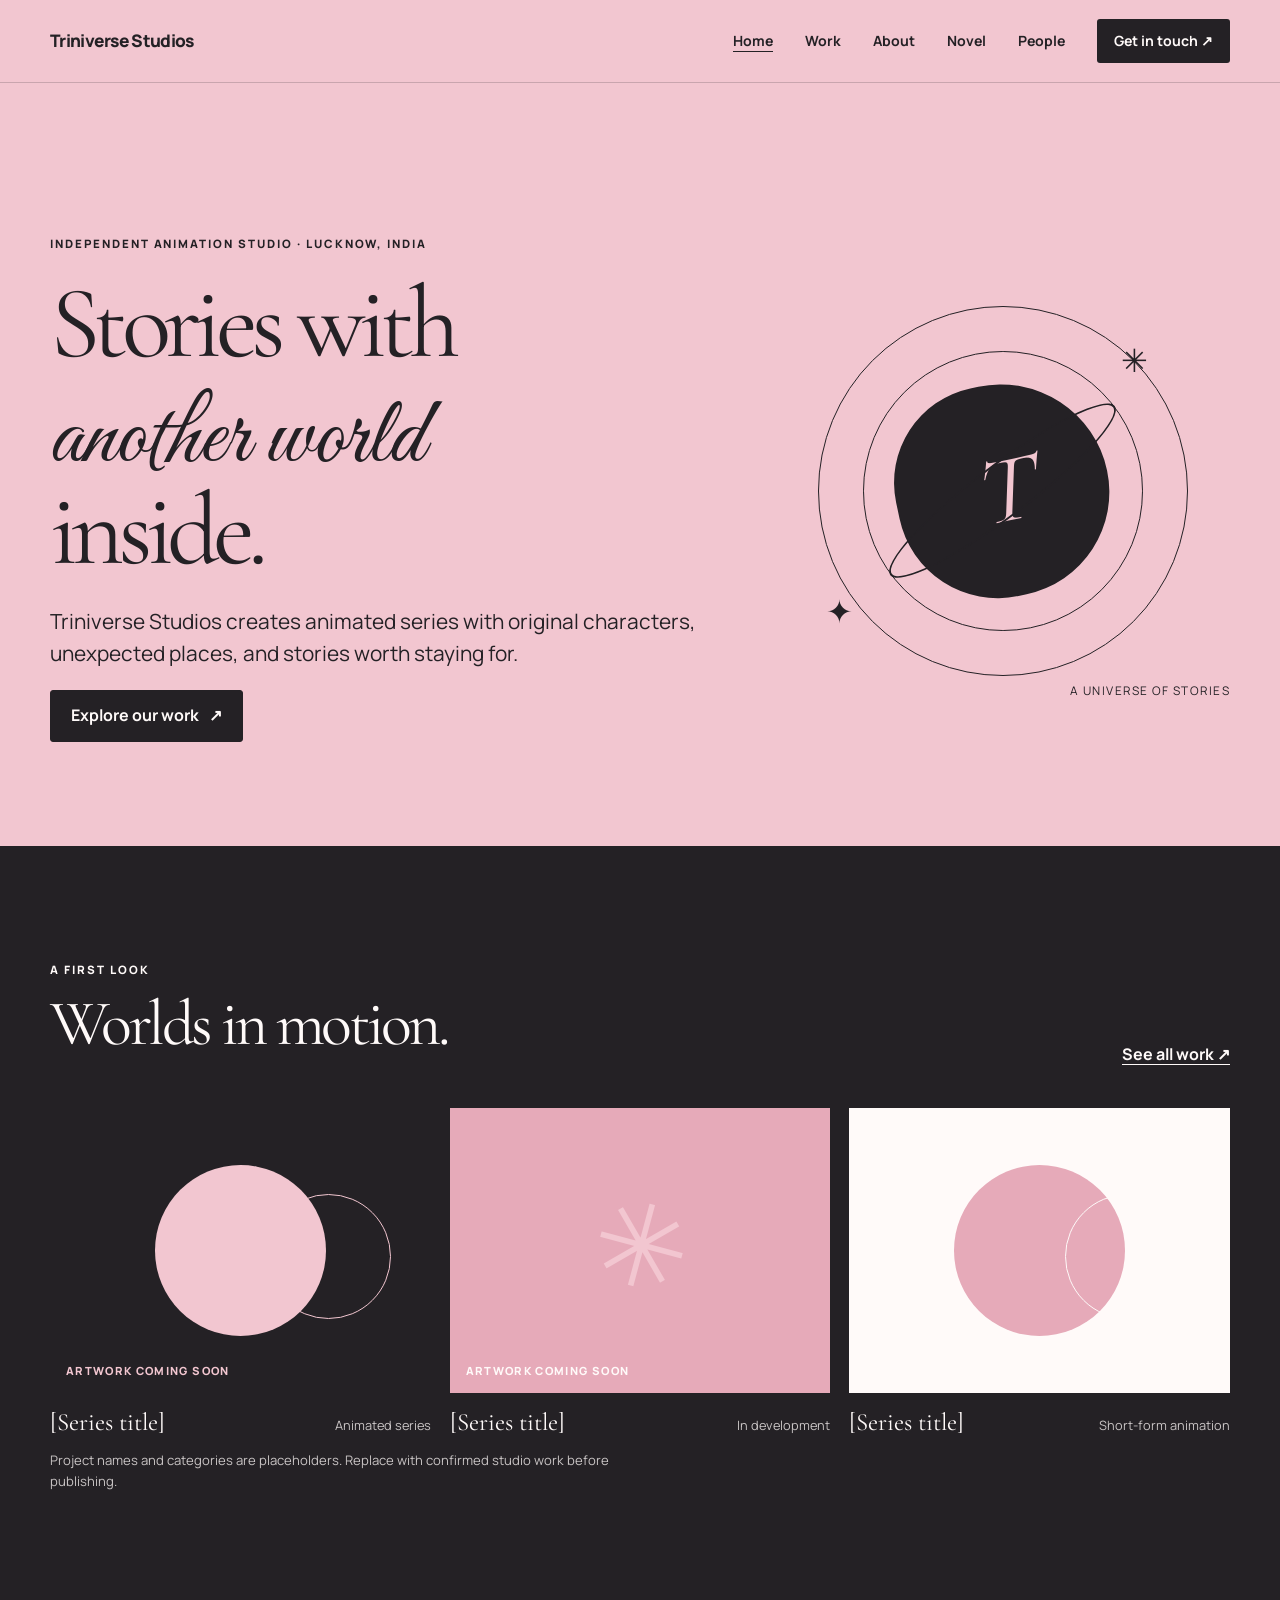
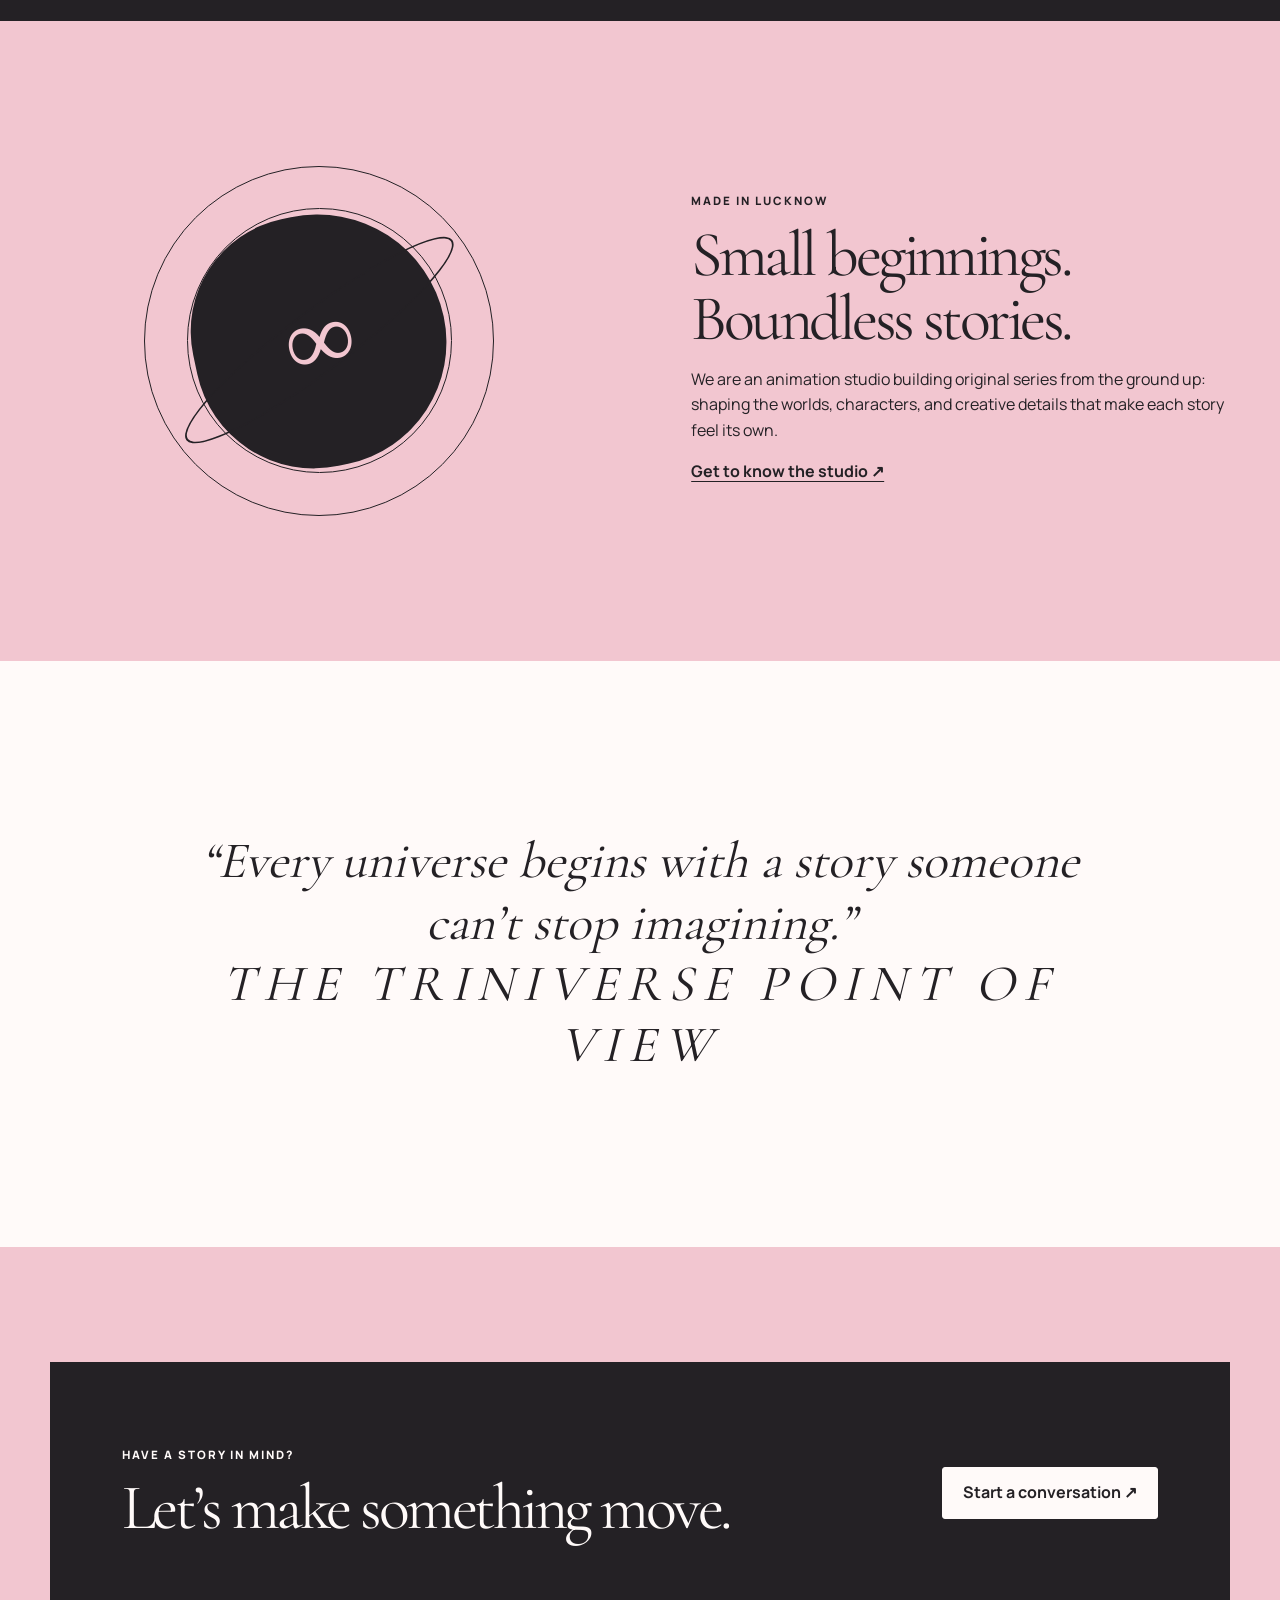
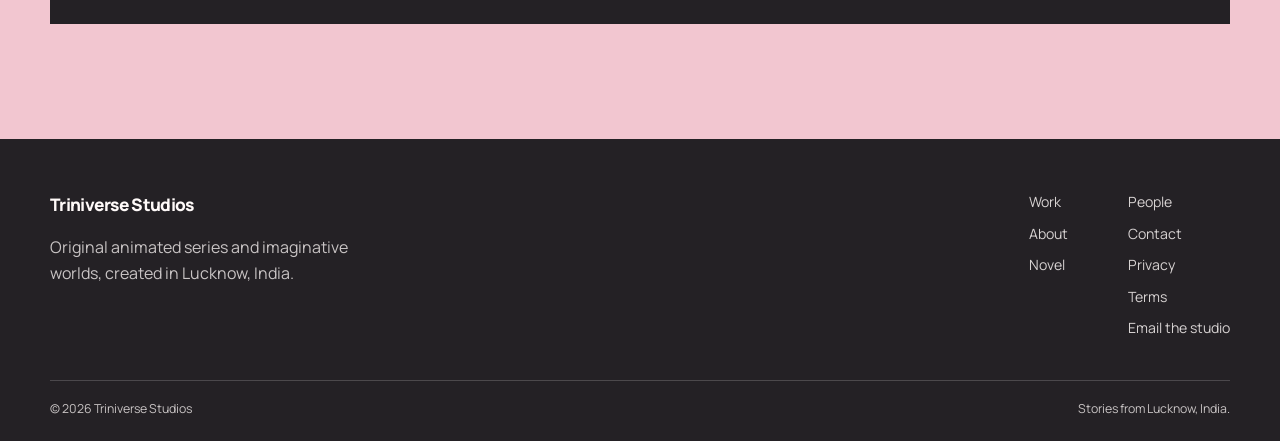
==== index.html @ a68f9bdc "Initial commit: Triniverse Studios website" ====
<!doctype html>
<html lang="en">
  <head>
    <meta charset="utf-8" />
    <meta name="viewport" content="width=device-width, initial-scale=1" />
    <meta name="theme-color" content="#f2c6d0" />
    <meta
      name="description"
      content="Triniverse Studios is a Lucknow-based animation studio creating original animated series and worlds. Meet the studio and explore work in development."
    />
    <title>Triniverse Studios | Animation Studio in Lucknow</title>
    <link rel="icon" href="assets/favicon.svg" type="image/svg+xml" />
    <link rel="stylesheet" href="css/style.css" />
    <meta property="og:type" content="website" />
    <meta
      property="og:title"
      content="Triniverse Studios | Animation Studio in Lucknow"
    />
    <meta
      property="og:description"
      content="Original animated series and imaginative worlds, created in Lucknow."
    />
    <script type="application/ld+json">
      {
        "@context": "https://schema.org",
        "@type": "Organization",
        "name": "Triniverse Studios",
        "description": "A Lucknow-based animation studio creating animation series.",
        "address": {
          "@type": "PostalAddress",
          "addressLocality": "Lucknow",
          "addressRegion": "Uttar Pradesh",
          "addressCountry": "IN"
        }
      }
    </script>
  </head>
  <body>
    <div class="site-splash" aria-hidden="true">
      <div class="site-splash__lockup">
        <span class="site-splash__word">Triniverse</span
        ><svg
          class="site-splash__flourish"
          viewBox="0 0 320 24"
          aria-hidden="true"
        >
          <path d="M7 18C65 2 104 24 164 13S261 2 313 9" />
        </svg>
      </div>
    </div>
    <a class="skip-link" href="#main">Skip to content</a>
    <header class="site-header">
      <div class="wrap nav-wrap">
        <a class="brand" href="index.html" aria-label="Triniverse Studios home"
          ><span>Triniverse Studios</span></a
        ><button
          class="menu-toggle"
          type="button"
          aria-expanded="false"
          aria-controls="primary-navigation"
        >
          Menu
        </button>
        <nav
          class="nav-links"
          id="primary-navigation"
          aria-label="Main navigation"
        >
          <a href="index.html" aria-current="page">Home</a
          ><a href="work.html">Work</a><a href="about.html">About</a
          ><a href="novel.html">Novel</a><a href="team.html">People</a
          ><a class="nav-cta" href="contact.html">Get in touch ↗</a>
        </nav>
      </div>
    </header>
    <main id="main">
      <section class="hero">
        <div class="wrap hero-grid">
          <div class="hero-copy reveal">
            <p class="eyebrow">Independent animation studio · Lucknow, India</p>
            <h1 class="display">
              Stories with<br /><em>another world</em><br />inside.
            </h1>
            <p class="lead">
              Triniverse Studios creates animated series with original
              characters, unexpected places, and stories worth staying for.
            </p>
            <p>
              <a class="button" href="work.html"
                >Explore our work <span aria-hidden="true">↗</span></a
              >
            </p>
          </div>
          <div class="hero-art" aria-hidden="true">
            <div class="orbit"></div>
            <div class="hero-planet">T</div>
            <span class="spark spark-one">✳</span
            ><span class="spark spark-two">✦</span
            ><span class="hero-caption">A universe of stories</span>
          </div>
        </div>
      </section>
      <section class="section section-dark">
        <div class="wrap">
          <div class="section-head">
            <div>
              <p class="eyebrow">A first look</p>
              <h2>Worlds in motion.</h2>
            </div>
            <a class="text-link" href="work.html">See all work ↗</a>
          </div>
          <div class="cards">
            <article class="project-card">
              <div
                class="art-card ink-art"
                aria-label="Abstract placeholder artwork"
              >
                <div class="shape"></div>
                <span class="art-label">Artwork coming soon</span>
              </div>
              <div class="project-info">
                <h3>[Series title]</h3>
                <p>Animated series</p>
              </div>
            </article>
            <article class="project-card">
              <div
                class="art-card pink-art"
                aria-label="Abstract placeholder artwork"
              >
                <span class="shape-star">✳</span
                ><span class="art-label">Artwork coming soon</span>
              </div>
              <div class="project-info">
                <h3>[Series title]</h3>
                <p>In development</p>
              </div>
            </article>
            <article class="project-card">
              <div
                class="art-card paper-art"
                aria-label="Abstract placeholder artwork"
              >
                <div class="shape"></div>
                <span class="art-label">Artwork coming soon</span>
              </div>
              <div class="project-info">
                <h3>[Series title]</h3>
                <p>Short-form animation</p>
              </div>
            </article>
          </div>
          <p class="notice">
            Project names and categories are placeholders. Replace with
            confirmed studio work before publishing.
          </p>
        </div>
      </section>
      <section class="section">
        <div class="wrap split">
          <div class="split-art" aria-hidden="true">
            <div class="orbit"></div>
            <div class="hero-planet">∞</div>
          </div>
          <div class="split-copy">
            <p class="eyebrow">Made in Lucknow</p>
            <h2>Small beginnings.<br />Boundless stories.</h2>
            <p>
              We are an animation studio building original series from the
              ground up: shaping the worlds, characters, and creative details
              that make each story feel its own.
            </p>
            <p>
              <a class="text-link" href="about.html"
                >Get to know the studio ↗</a
              >
            </p>
          </div>
        </div>
      </section>
      <section class="section section-paper">
        <div class="wrap quote-band">
          <p>
            “Every universe begins with a story someone can’t stop imagining.”
          </p>
          <p class="eyebrow">The Triniverse point of view</p>
        </div>
      </section>
      <section class="section">
        <div class="wrap cta-panel">
          <div>
            <p class="eyebrow">Have a story in mind?</p>
            <h2>Let’s make something move.</h2>
          </div>
          <a class="button button-light" href="contact.html"
            >Start a conversation ↗</a
          >
        </div>
      </section>
    </main>
    <footer class="site-footer">
      <div class="wrap">
        <div class="footer-main">
          <div class="footer-brand">
            <a class="brand" href="index.html">
              <span>Triniverse Studios</span>
            </a>
            <p>
              Original animated series and imaginative worlds, created in
              Lucknow, India.
            </p>
          </div>
          <nav class="footer-nav" aria-label="Footer navigation">
            <div>
              <a href="work.html">Work</a><a href="about.html">About</a
              ><a href="novel.html">Novel</a>
            </div>
            <div>
              <a href="team.html">People</a><a href="contact.html">Contact</a
              ><a href="privacy.html">Privacy</a><a href="terms.html">Terms</a
              ><a href="mailto:theart.illeryuniverse@gmail.com"
                >Email the studio</a
              >
            </div>
          </nav>
        </div>
        <div class="footer-bottom">
          <span>© <span data-year>2026</span> Triniverse Studios</span
          ><span>Stories from Lucknow, India.</span>
        </div>
      </div>
    </footer>
    <script src="js/main.js" defer></script>
  </body>
</html>
---- css/style.css ----
@charset "UTF-8";

/* Theme tokens, reset, and shared layout */
:root {
  --pink: #f2c6d0;
  --pink-light: #fbe8ec;
  --ink: #242125;
  --paper: #fffaf9;
  --line: rgba(36, 33, 37, 0.2);
  --serif: "Cormorant Garamond", Georgia, "Times New Roman", serif;
  --sans: Manrope, Arial, Helvetica, sans-serif;
  --wrap: 1180px;
}
* {
  box-sizing: border-box;
}
html {
  scroll-behavior: smooth;
}
body {
  margin: 0;
  background: var(--pink);
  color: var(--ink);
  font-family: var(--sans);
  font-size: 16px;
  line-height: 1.6;
}
a {
  color: inherit;
}
img,
svg {
  max-width: 100%;
}
button,
input,
textarea {
  font: inherit;
}
.skip-link {
  position: absolute;
  top: -60px;
  left: 1rem;
  background: var(--ink);
  color: var(--paper);
  padding: 0.7rem 1rem;
  z-index: 20;
}
.skip-link:focus {
  top: 1rem;
}
.wrap {
  width: min(calc(100% - 48px), var(--wrap));
  margin-inline: auto;
}
/* Header and navigation */
.site-header {
  position: relative;
  z-index: 10;
  border-bottom: 1px solid var(--line);
}
.nav-wrap {
  min-height: 82px;
  display: flex;
  align-items: center;
  justify-content: space-between;
  gap: 24px;
}
.brand {
  display: inline-flex;
  align-items: center;
  gap: 11px;
  text-decoration: none;
  font-size: 1.08rem;
  font-weight: 800;
  letter-spacing: -0.04em;
}
.brand-mark {
  width: 36px;
  height: 36px;
  display: grid;
  place-items: center;
  background: var(--ink);
  color: var(--pink);
  border-radius: 50%;
  font-family: var(--serif);
  font-style: italic;
  font-size: 1.2rem;
}
.nav-links {
  display: flex;
  align-items: center;
  gap: clamp(17px, 2.5vw, 34px);
}
.nav-links a {
  text-decoration: none;
  font-size: 0.88rem;
  font-weight: 700;
}
.nav-links a:hover,
.nav-links a[aria-current="page"] {
  text-decoration: underline;
  text-underline-offset: 5px;
}
.nav-links .nav-cta {
  background: var(--ink);
  color: var(--paper);
  padding: 11px 17px;
  border-radius: 3px;
}
.menu-toggle {
  display: none;
  background: none;
  border: 1px solid var(--ink);
  padding: 9px 12px;
  border-radius: 3px;
  color: var(--ink);
  font-weight: 700;
}
/* Typography and reusable controls */
.eyebrow {
  text-transform: uppercase;
  font-size: 0.72rem;
  font-weight: 800;
  letter-spacing: 0.17em;
}
.display {
  font-family: var(--serif);
  font-weight: 400;
  letter-spacing: -0.065em;
  line-height: 0.98;
  font-size: clamp(3rem, 8vw, 7.5rem);
  margin: 19px 0 25px;
}
.display em {
  font:
    400 0.94em/0.82 "Triniverse Script",
    "Brush Script MT",
    "Segoe Script",
    cursive;
  letter-spacing: 0;
  display: inline-block;
  vertical-align: -0.05em;
}
.lead {
  font-size: clamp(1.05rem, 1.8vw, 1.3rem);
  max-width: 650px;
  line-height: 1.55;
}
.button {
  display: inline-flex;
  align-items: center;
  justify-content: center;
  gap: 10px;
  min-height: 48px;
  padding: 12px 20px;
  background: var(--ink);
  color: var(--paper);
  text-decoration: none;
  border: 1px solid var(--ink);
  border-radius: 3px;
  font-weight: 700;
  cursor: pointer;
}
.button:hover {
  background: transparent;
  color: var(--ink);
}
.button-light {
  background: var(--paper);
  color: var(--ink);
  border-color: var(--paper);
}
.button-light:hover {
  background: transparent;
  color: var(--paper);
}
.text-link {
  font-weight: 700;
  text-decoration-thickness: 1px;
  text-underline-offset: 4px;
}
.hero {
  padding: clamp(74px, 11vw, 150px) 0 88px;
  position: relative;
  overflow: hidden;
}
.hero-grid {
  display: grid;
  grid-template-columns: 1.2fr 0.8fr;
  align-items: center;
  gap: 45px;
}
.hero-copy {
  position: relative;
  z-index: 1;
}
.hero .display {
  max-width: 800px;
}
.hero-art {
  min-height: 420px;
  position: relative;
  display: grid;
  place-items: center;
}
.orbit {
  width: min(33vw, 370px);
  aspect-ratio: 1;
  border: 1px solid var(--ink);
  border-radius: 50%;
  position: absolute;
}
.orbit:before,
.orbit:after {
  content: "";
  position: absolute;
  border: 1px solid var(--ink);
  border-radius: 50%;
  inset: 12%;
}
.orbit:after {
  inset: 25%;
}
.hero-planet {
  width: 47%;
  aspect-ratio: 1;
  border-radius: 47% 53% 51% 49%;
  background: var(--ink);
  position: relative;
  display: grid;
  place-items: center;
  color: var(--pink);
  font: italic clamp(3rem, 8vw, 6rem) var(--serif);
  transform: rotate(-12deg);
}
.hero-planet:after {
  content: "";
  position: absolute;
  width: 130%;
  height: 23%;
  border: 2px solid var(--ink);
  border-radius: 50%;
  transform: rotate(-25deg);
}
.spark {
  position: absolute;
  font-family: var(--serif);
  font-size: 2rem;
}
.spark-one {
  top: 13%;
  right: 18%;
}
.spark-two {
  bottom: 15%;
  left: 11%;
}
.hero-caption {
  position: absolute;
  right: 0;
  bottom: 0;
  font-size: 0.74rem;
  text-transform: uppercase;
  letter-spacing: 0.12em;
}
/* Sections, artwork, and project cards */
.section {
  padding: clamp(68px, 9vw, 118px) 0;
}
.section-dark {
  background: var(--ink);
  color: var(--paper);
}
.section-paper {
  background: var(--paper);
}
.section-head {
  display: flex;
  align-items: end;
  justify-content: space-between;
  gap: 25px;
  margin-bottom: 40px;
}
.section-head h2,
.section h2 {
  font: 400 clamp(2.5rem, 5vw, 4.6rem) / 1 var(--serif);
  letter-spacing: -0.055em;
  margin: 12px 0;
}
.section-head p {
  max-width: 400px;
  margin: 0;
}
.cards {
  display: grid;
  grid-template-columns: repeat(3, 1fr);
  gap: 19px;
}
.project-card {
  min-width: 0;
  transition: transform 0.42s cubic-bezier(0.2, 0.72, 0.22, 1);
}
.project-card:hover {
  transform: translateY(-5px);
}
.project-card .art-card {
  transition: transform 0.42s cubic-bezier(0.2, 0.72, 0.22, 1);
}
.project-card:hover .art-card {
  transform: scale(1.015);
}
.project-card .shape,
.project-card .shape-star {
  transition: transform 0.55s cubic-bezier(0.2, 0.72, 0.22, 1);
}
.project-card:hover .shape {
  transform: scale(1.08) rotate(6deg);
}
.project-card:hover .shape-star {
  transform: rotate(27deg) scale(1.08);
}
.art-card {
  aspect-ratio: 4/3;
  position: relative;
  overflow: hidden;
  background: var(--pink-light);
  display: grid;
  place-items: center;
}
.art-card.ink-art {
  background: var(--ink);
  color: var(--pink);
}
.art-card.pink-art {
  background: #e6aab9;
}
.art-card.paper-art {
  background: var(--paper);
}
.art-label {
  position: absolute;
  left: 16px;
  bottom: 13px;
  font-size: 0.7rem;
  text-transform: uppercase;
  letter-spacing: 0.12em;
  font-weight: 800;
}
.shape {
  position: relative;
  width: 45%;
  aspect-ratio: 1;
  border-radius: 50%;
  background: var(--ink);
}
.shape:before {
  content: "";
  position: absolute;
  width: 72%;
  height: 72%;
  right: -38%;
  top: 17%;
  border: 1.5px solid currentColor;
  border-radius: 50%;
}
.pink-art .shape {
  background: var(--paper);
}
.ink-art .shape {
  background: var(--pink);
}
.paper-art .shape {
  background: #e6aab9;
}
.shape-star {
  font: clamp(4rem, 9vw, 8rem) var(--serif);
  color: var(--pink);
  position: absolute;
  transform: rotate(15deg);
}
.project-info {
  padding: 14px 0 0;
  display: flex;
  justify-content: space-between;
  gap: 12px;
  align-items: baseline;
}
.project-info h3 {
  font: 400 1.55rem var(--serif);
  margin: 0;
}
.project-info p {
  font-size: 0.8rem;
  margin: 0;
  opacity: 0.75;
}
/* Studio, team, novel, and contact layouts */
.split {
  display: grid;
  grid-template-columns: 1fr 1fr;
  gap: clamp(35px, 8vw, 110px);
  align-items: center;
}
.split-art {
  min-height: 410px;
  background: var(--pink);
  display: grid;
  place-items: center;
  position: relative;
  overflow: hidden;
}
.section-dark .split-art {
  background: var(--pink);
}
.split-art .orbit {
  width: 65%;
}
.split-copy p {
  max-width: 540px;
}
.split-copy .button {
  margin-top: 14px;
}
.quote-band {
  padding: 55px 0;
  text-align: center;
}
.quote-band p {
  font: italic clamp(1.8rem, 4vw, 3.8rem) / 1.2 var(--serif);
  max-width: 920px;
  margin: 0 auto;
}
.cta-panel {
  padding: clamp(35px, 6vw, 72px);
  background: var(--ink);
  color: var(--paper);
  display: flex;
  justify-content: space-between;
  align-items: center;
  gap: 32px;
}
.cta-panel h2 {
  font: 400 clamp(2.5rem, 5vw, 4.5rem) / 1 var(--serif);
  margin: 12px 0;
}
.page-intro {
  padding: clamp(65px, 10vw, 125px) 0 55px;
}
.page-intro .display {
  max-width: 930px;
}
.page-intro .lead {
  max-width: 700px;
}
.project-list {
  display: grid;
  grid-template-columns: 1fr 1fr;
  gap: 48px 22px;
}
.project-list .art-card {
  aspect-ratio: 1.25;
}
.project-list .project-info {
  padding-top: 17px;
}
.project-note {
  margin-top: 55px;
  padding: 24px;
  border: 1px solid var(--ink);
  max-width: 740px;
}
.about-statement {
  font: 400 clamp(2rem, 4vw, 3.7rem) / 1.17 var(--serif);
  max-width: 960px;
  letter-spacing: -0.04em;
}
.value-grid {
  display: grid;
  grid-template-columns: repeat(3, 1fr);
  gap: 20px;
  margin-top: 42px;
}
.value-card {
  border-top: 1px solid currentColor;
  padding-top: 16px;
}
.value-card h3 {
  font: 400 1.8rem var(--serif);
  margin: 8px 0;
}
.team-group {
  margin-top: 42px;
}
.team-group h2 {
  font: 400 clamp(2rem, 4vw, 3rem) var(--serif);
  margin-bottom: 20px;
}
.team-grid {
  display: grid;
  grid-template-columns: repeat(3, 1fr);
  gap: 18px;
}
.person {
  border-top: 1px solid var(--line);
  padding-top: 16px;
}
.portrait {
  height: 190px;
  background: var(--pink-light);
  display: grid;
  place-items: center;
  margin-bottom: 13px;
}
.portrait span {
  width: 82px;
  height: 82px;
  border-radius: 50%;
  background: var(--ink);
  color: var(--pink);
  display: grid;
  place-items: center;
  font: italic 2.1rem var(--serif);
}
.person h3 {
  font: 400 1.5rem var(--serif);
  margin: 0;
}
.person p {
  margin: 3px 0;
  font-size: 0.86rem;
  opacity: 0.78;
}
.novel-panel {
  display: grid;
  grid-template-columns: 1fr 1fr;
  min-height: 450px;
  background: var(--ink);
  color: var(--paper);
}
.novel-art {
  background: var(--pink);
  display: grid;
  place-items: center;
  position: relative;
  overflow: hidden;
}
.book-shape {
  width: 45%;
  height: 65%;
  background: var(--ink);
  transform: rotate(-8deg);
  box-shadow: 16px 14px 0 rgba(36, 33, 37, 0.18);
  display: grid;
  place-items: center;
  color: var(--pink);
  text-align: center;
  padding: 25px;
}
.book-shape span {
  font: italic clamp(2rem, 5vw, 4rem) / 0.95 var(--serif);
}
.novel-copy {
  padding: clamp(28px, 6vw, 70px);
  align-self: center;
}
.novel-copy h2 {
  font: 400 clamp(2.5rem, 5vw, 4.5rem) / 1 var(--serif);
  margin: 10px 0;
}
.form-row {
  display: flex;
  gap: 9px;
  margin-top: 23px;
}
.form-row input {
  min-width: 0;
  flex: 1;
}
.field {
  width: 100%;
  border: 1px solid currentColor;
  background: transparent;
  padding: 13px 14px;
  border-radius: 3px;
  color: inherit;
}
.field::placeholder {
  color: currentColor;
  opacity: 0.72;
}
.form-status {
  min-height: 1.5em;
  font-size: 0.88rem;
}
.form-status a {
  color: inherit;
}
.contact-grid {
  display: grid;
  grid-template-columns: 0.8fr 1.2fr;
  gap: clamp(36px, 8vw, 100px);
}
.contact-form {
  display: grid;
  gap: 16px;
}
.contact-form label {
  display: grid;
  gap: 7px;
  font-weight: 700;
  font-size: 0.86rem;
}
.contact-form .field {
  border-color: var(--line);
}
.contact-form textarea {
  min-height: 150px;
  resize: vertical;
}
.contact-item {
  padding: 18px 0;
  border-top: 1px solid var(--line);
}
.contact-item h3 {
  font: 400 1.35rem var(--serif);
  margin: 0 0 4px;
}
.contact-item p {
  margin: 0;
}
/* Footer */
.site-footer {
  background: var(--ink);
  color: var(--paper);
  padding: 52px 0 22px;
}
.footer-main {
  display: flex;
  justify-content: space-between;
  gap: 40px;
  padding-bottom: 40px;
}
.footer-brand {
  max-width: 380px;
}
.footer-brand p {
  opacity: 0.75;
  max-width: 340px;
}
.footer-nav {
  display: flex;
  gap: clamp(20px, 5vw, 60px);
}
.footer-nav div {
  display: grid;
  align-content: start;
  gap: 9px;
}
.footer-nav a {
  text-decoration: none;
  font-size: 0.88rem;
  opacity: 0.82;
}
.footer-nav a:hover {
  opacity: 1;
  text-decoration: underline;
}
.footer-bottom {
  border-top: 1px solid rgba(255, 255, 255, 0.24);
  padding-top: 18px;
  display: flex;
  justify-content: space-between;
  gap: 20px;
  font-size: 0.77rem;
  opacity: 0.75;
}
.notice {
  font-size: 0.82rem;
  opacity: 0.75;
  max-width: 620px;
}
.reveal {
  animation: appear 0.7s ease both;
}
@keyframes appear {
  from {
    opacity: 0;
    transform: translateY(14px);
  }
  to {
    opacity: 1;
    transform: translateY(0);
  }
}
@media (prefers-reduced-motion: reduce) {
  *,
  *::before,
  *::after {
    scroll-behavior: auto !important;
    animation-duration: 0.01ms !important;
    animation-iteration-count: 1 !important;
    transition-duration: 0.01ms !important;
  }
  .site-splash,
  .site-splash__word,
  .site-splash__flourish path {
    animation-delay: 0ms;
  }
}
/* Responsive layout */
@media (max-width: 800px) {
  .nav-wrap {
    min-height: 72px;
  }
  .menu-toggle {
    display: block;
  }
  .nav-links {
    display: none;
    position: absolute;
    top: 100%;
    left: 0;
    right: 0;
    background: var(--pink);
    padding: 20px 24px 24px;
    border-bottom: 1px solid var(--line);
    flex-direction: column;
    align-items: stretch;
    gap: 0;
  }
  .nav-links.is-open {
    display: flex;
  }
  .nav-links a {
    padding: 12px 0;
  }
  .nav-links .nav-cta {
    padding: 12px 16px;
    margin-top: 8px;
    text-align: center;
  }
  .hero-grid {
    grid-template-columns: 1fr;
    gap: 10px;
  }
  .hero-art {
    min-height: 300px;
  }
  .orbit {
    width: min(64vw, 310px);
  }
  .hero-caption {
    right: 12px;
  }
  .cards {
    grid-template-columns: repeat(2, 1fr);
  }
  .cards .project-card:last-child {
    display: none;
  }
  .split,
  .contact-grid {
    grid-template-columns: 1fr;
  }
  .split-art {
    min-height: 330px;
  }
  .novel-panel {
    grid-template-columns: 1fr;
  }
  .novel-art {
    min-height: 310px;
  }
  .value-grid {
    grid-template-columns: 1fr;
  }
  .team-grid {
    grid-template-columns: repeat(2, 1fr);
  }
}
@media (max-width: 560px) {
  .wrap {
    width: min(calc(100% - 34px), var(--wrap));
  }
  .display {
    font-size: clamp(3.05rem, 15vw, 5rem);
  }
  .hero {
    padding-top: 65px;
  }
  .hero-art {
    min-height: 260px;
  }
  .section-head {
    align-items: start;
    flex-direction: column;
  }
  .cards,
  .project-list,
  .team-grid {
    grid-template-columns: 1fr;
  }
  .cards .project-card:last-child {
    display: block;
  }
  .project-list {
    gap: 32px;
  }
  .art-card {
    aspect-ratio: 1.3;
  }
  .project-list .art-card {
    aspect-ratio: 1.25;
  }
  .cta-panel {
    align-items: start;
    flex-direction: column;
  }
  .form-row {
    flex-direction: column;
  }
  .footer-main,
  .footer-bottom {
    flex-direction: column;
  }
  .footer-nav {
    justify-content: space-between;
  }
  .portrait {
    height: 230px;
  }
  .novel-panel {
    margin-inline: -1px;
  }
}
/* Local fonts and branded splash */
@font-face {
  font-family: "Cormorant Garamond";
  src: url("../assets/fonts/cormorant-garamond.woff2") format("woff2");
  font-style: normal;
  font-weight: 400;
  font-display: swap;
}
@font-face {
  font-family: Manrope;
  src: url("../assets/fonts/manrope.woff2") format("woff2");
  font-style: normal;
  font-weight: 200 800;
  font-display: swap;
}
@font-face {
  font-family: "Triniverse Script";
  src: url("../assets/fonts/triniverse-script.woff2") format("woff2");
  font-style: normal;
  font-weight: 400;
  font-display: swap;
}
.site-splash {
  position: fixed;
  inset: 0;
  z-index: 1000;
  display: grid;
  place-items: center;
  background: var(--ink);
  animation: splash-dismiss 1.2s cubic-bezier(0.76, 0, 0.24, 1) 0.2s forwards;
}
.site-splash__lockup {
  display: grid;
  justify-items: center;
  padding: 20px;
}
.site-splash__word {
  color: var(--pink);
  font:
    400 clamp(4.5rem, 13vw, 9rem) / 0.95 "Triniverse Script",
    "Brush Script MT",
    "Segoe Script",
    cursive;
  white-space: nowrap;
  clip-path: inset(-0.1em 100% -0.15em 0);
  animation: splash-write 0.82s cubic-bezier(0.2, 0.72, 0.22, 1) both;
}
.site-splash__flourish {
  width: min(70vw, 440px);
  height: auto;
  margin-top: -0.15rem;
  overflow: visible;
  color: var(--pink);
}
.site-splash__flourish path {
  fill: none;
  stroke: currentColor;
  stroke-width: 1.6;
  stroke-linecap: round;
  stroke-dasharray: 380;
  stroke-dashoffset: 380;
  animation: splash-flourish 0.76s ease-out 0.55s forwards;
}
@keyframes splash-write {
  from {
    clip-path: inset(-0.1em 100% -0.15em 0);
    opacity: 0.75;
    transform: translateX(-0.08em);
  }
  to {
    clip-path: inset(-0.1em -4% -0.15em 0);
    opacity: 1;
    transform: translateX(0);
  }
}
@keyframes splash-flourish {
  to {
    stroke-dashoffset: 0;
  }
}
@keyframes splash-dismiss {
  0%,
  70% {
    opacity: 1;
    visibility: visible;
  }
  100% {
    opacity: 0;
    visibility: hidden;
  }
}
.reveal-on-view {
  opacity: 0;
  transform: translateY(22px);
  transition:
    opacity 0.72s cubic-bezier(0.2, 0.72, 0.22, 1),
    transform 0.72s cubic-bezier(0.2, 0.72, 0.22, 1);
  transition-delay: var(--reveal-delay, 0ms);
}
.reveal-on-view.is-in-view {
  opacity: 1;
  transform: translateY(0);
}
.button {
  transition:
    background-color 0.24s,
    color 0.24s,
    transform 0.24s;
}
.button:hover {
  transform: translateY(-2px);
}
.nav-links a {
  transition:
    opacity 0.2s,
    color 0.2s;
}

/* Legal pages and consent controls */
.legal-content {
  max-width: 850px;
}
.legal-content h2 {
  font: 500 clamp(1.8rem, 3vw, 2.45rem) / 1.1 var(--serif);
  letter-spacing: -0.025em;
  margin: 42px 0 12px;
}
.legal-content h2:first-of-type {
  margin-top: 30px;
}
.legal-content p,
.legal-content li {
  max-width: 78ch;
}
.legal-content ul {
  padding-left: 1.3rem;
}
.legal-content li {
  padding-left: 0.25rem;
  margin: 0.45rem 0;
}
.legal-content a,
.legal-summary a {
  overflow-wrap: anywhere;
}
.legal-warning {
  padding: 18px 20px;
  border: 1px solid var(--ink);
  background: var(--pink-light);
}
.legal-summary {
  max-width: 850px;
}
.legal-summary h2 {
  font: 400 clamp(2.4rem, 5vw, 4rem) / 1 var(--serif);
  margin: 10px 0;
}
.consent-row,
.contact-form .consent-row {
  display: flex;
  align-items: flex-start;
  gap: 10px;
  font-size: 0.82rem;
  line-height: 1.5;
  font-weight: 400;
}
.consent-row input {
  flex: none;
  margin: 0.28rem 0 0;
  accent-color: var(--pink);
}
.consent-row a {
  color: inherit;
  text-underline-offset: 3px;
}
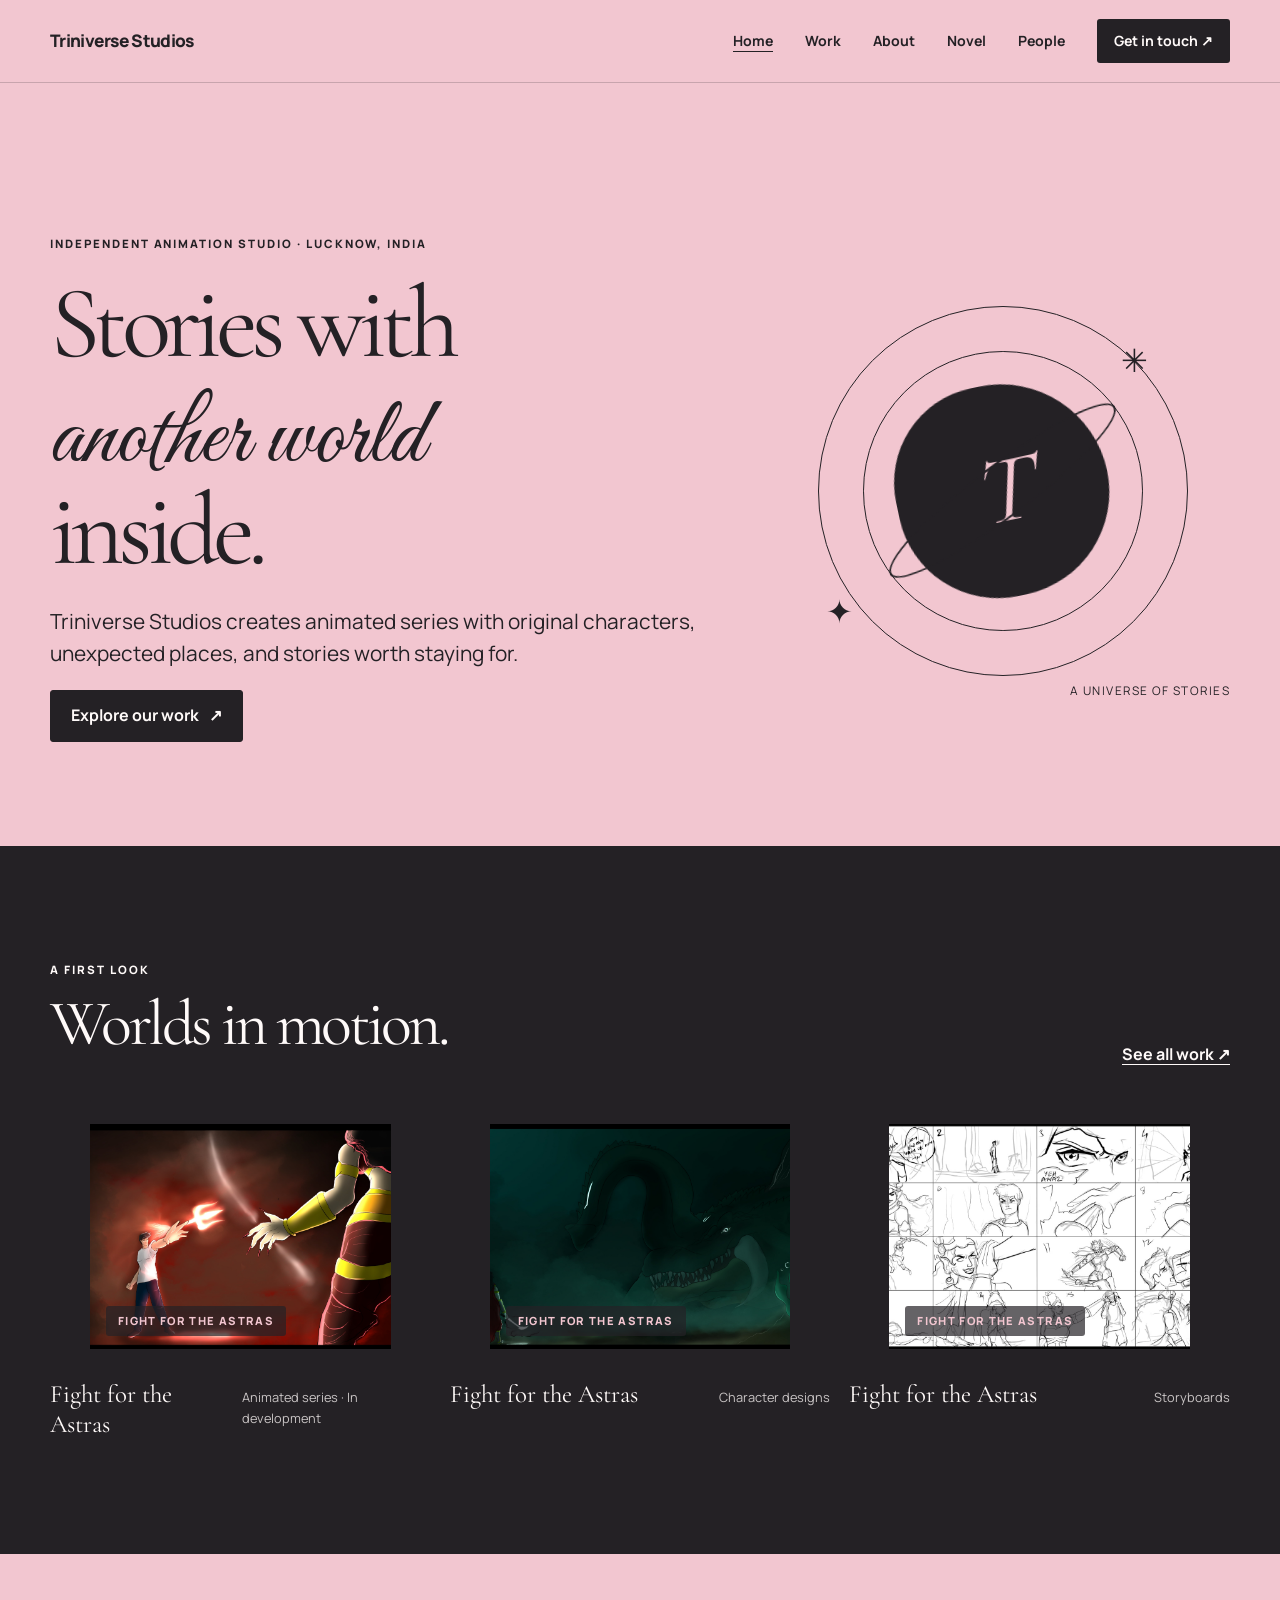
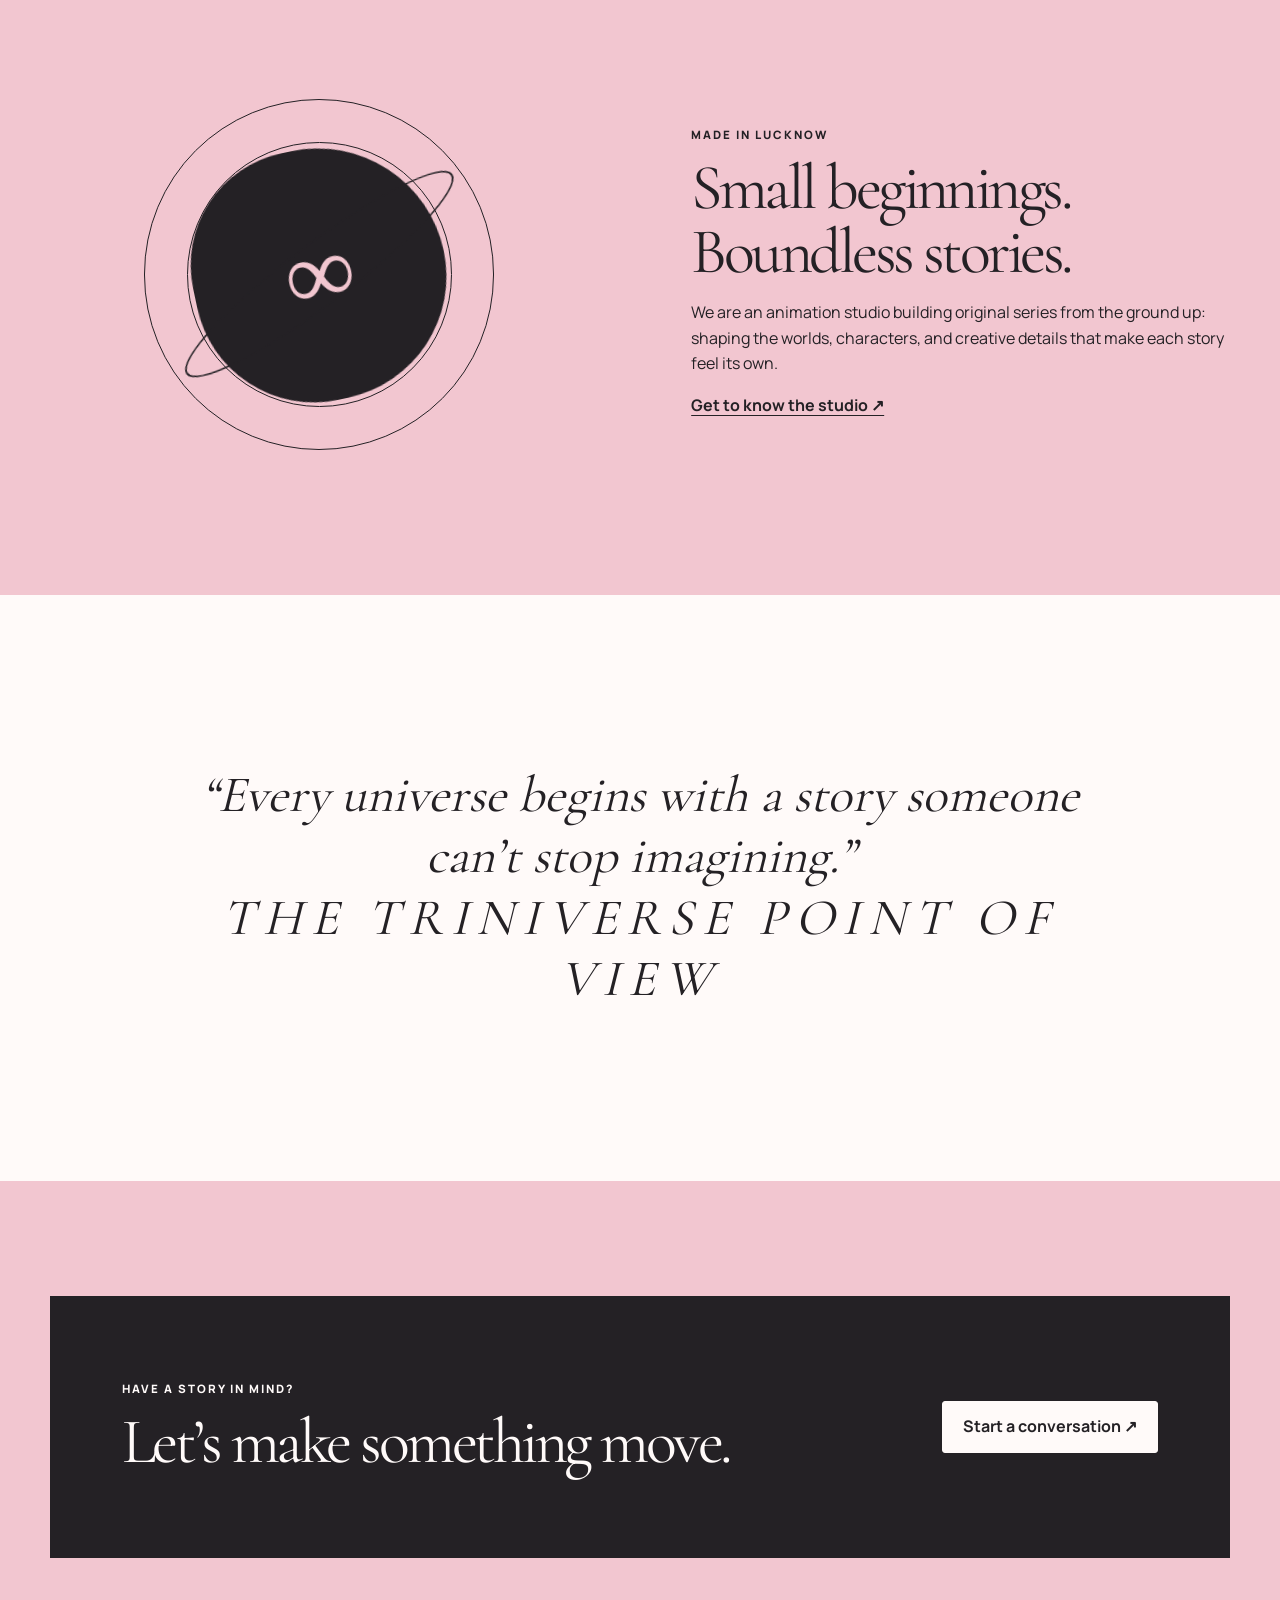
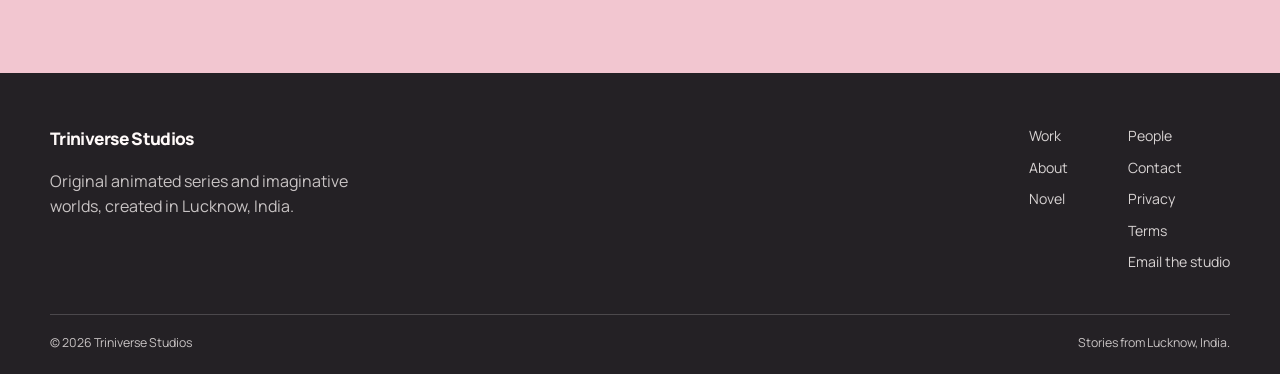
==== commit 4e2e94f4: "Fix image viewer centering + add Fight for the Astras artwork to homepage - CSS: Force dialog to cen" ====
--- a/index.html
+++ b/index.html
@@ -51,7 +51,7 @@
     <a class="skip-link" href="#main">Skip to content</a>
     <header class="site-header">
       <div class="wrap nav-wrap">
-        <a class="brand" href="index.html" aria-label="Triniverse Studios home"
+        <a class="brand" href="/" aria-label="Triniverse Studios home"
           ><span>Triniverse Studios</span></a
         ><button
           class="menu-toggle"
@@ -66,10 +66,10 @@
           id="primary-navigation"
           aria-label="Main navigation"
         >
-          <a href="index.html" aria-current="page">Home</a
-          ><a href="work.html">Work</a><a href="about.html">About</a
-          ><a href="novel.html">Novel</a><a href="team.html">People</a
-          ><a class="nav-cta" href="contact.html">Get in touch ↗</a>
+          <a href="/" aria-current="page">Home</a
+          ><a href="../work/">Work</a><a href="../about/">About</a
+          ><a href="../novel/">Novel</a><a href="../team/">People</a
+          ><a class="nav-cta" href="../contact/">Get in touch ↗</a>
         </nav>
       </div>
     </header>
@@ -86,7 +86,7 @@
               characters, unexpected places, and stories worth staying for.
             </p>
             <p>
-              <a class="button" href="work.html"
+              <a class="button" href="../work/"
                 >Explore our work <span aria-hidden="true">↗</span></a
               >
             </p>
@@ -107,55 +107,86 @@
               <p class="eyebrow">A first look</p>
               <h2>Worlds in motion.</h2>
             </div>
-            <a class="text-link" href="work.html">See all work ↗</a>
+            <a class="text-link" href="../work/">See all work ↗</a>
           </div>
           <div class="cards">
             <article class="project-card">
-              <div
-                class="art-card ink-art"
-                aria-label="Abstract placeholder artwork"
-              >
-                <div class="shape"></div>
-                <span class="art-label">Artwork coming soon</span>
-              </div>
+              <figure class="art-card">
+                <img
+                  src="assets/images/shiv-vs-vasna.jpeg"
+                  alt="Shiv vs Vasna — key artwork from Fight for the Astras"
+                  width="1200"
+                  height="800"
+                  loading="lazy"
+                  decoding="async"
+                  data-fullsrc="assets/images/shiv-vs-vasna.jpeg"
+                  data-caption="Shiv vs Vasna — key artwork from Fight for the Astras"
+                />
+                <figcaption class="art-label">Fight for the Astras</figcaption>
+              </figure>
               <div class="project-info">
-                <h3>[Series title]</h3>
-                <p>Animated series</p>
+                <h3>Fight for the Astras</h3>
+                <p>Animated series · In development</p>
               </div>
             </article>
             <article class="project-card">
-              <div
-                class="art-card pink-art"
-                aria-label="Abstract placeholder artwork"
-              >
-                <span class="shape-star">✳</span
-                ><span class="art-label">Artwork coming soon</span>
-              </div>
+              <figure class="art-card">
+                <img
+                  src="assets/images/varca-vs-makar.jpeg"
+                  alt="Varca vs Makar — concept art from Fight for the Astras"
+                  width="1200"
+                  height="800"
+                  loading="lazy"
+                  decoding="async"
+                  data-fullsrc="assets/images/varca-vs-makar.jpeg"
+                  data-caption="Varca vs Makar — concept art from Fight for the Astras"
+                />
+                <figcaption class="art-label">Fight for the Astras</figcaption>
+              </figure>
               <div class="project-info">
-                <h3>[Series title]</h3>
-                <p>In development</p>
+                <h3>Fight for the Astras</h3>
+                <p>Character designs</p>
               </div>
             </article>
             <article class="project-card">
-              <div
-                class="art-card paper-art"
-                aria-label="Abstract placeholder artwork"
-              >
-                <div class="shape"></div>
-                <span class="art-label">Artwork coming soon</span>
-              </div>
+              <figure class="art-card">
+                <img
+                  src="assets/images/storyboarding1.jpeg"
+                  alt="Storyboard sequence — Fight for the Astras prologue"
+                  width="1200"
+                  height="800"
+                  loading="lazy"
+                  decoding="async"
+                  data-fullsrc="assets/images/storyboarding1.jpeg"
+                  data-caption="Storyboard sequence — Fight for the Astras prologue"
+                />
+                <figcaption class="art-label">Fight for the Astras</figcaption>
+              </figure>
               <div class="project-info">
-                <h3>[Series title]</h3>
-                <p>Short-form animation</p>
+                <h3>Fight for the Astras</h3>
+                <p>Storyboards</p>
               </div>
             </article>
           </div>
-          <p class="notice">
-            Project names and categories are placeholders. Replace with
-            confirmed studio work before publishing.
-          </p>
-        </div>
-      </section>
+        </div>
+      </section>
+
+      <dialog id="image-viewer" class="image-viewer" aria-labelledby="image-viewer-caption" role="dialog" aria-modal="true">
+        <div class="image-viewer__backdrop" tabindex="-1" aria-hidden="true"></div>
+        <div class="image-viewer__panel">
+          <button class="image-viewer__close" aria-label="Close image viewer" data-close-viewer>
+            <svg width="24" height="24" viewBox="0 0 24 24" fill="none" stroke="currentColor" stroke-width="2" stroke-linecap="round" stroke-linejoin="round" aria-hidden="true">
+              <line x1="18" y1="6" x2="6" y2="18"></line>
+              <line x1="6" y1="6" x2="18" y2="18"></line>
+            </svg>
+          </button>
+          <figure class="image-viewer__figure">
+            <img id="image-viewer-img" src="" alt="" />
+            <figcaption id="image-viewer-caption" class="image-viewer__caption"></figcaption>
+          </figure>
+        </div>
+      </dialog>
+
       <section class="section">
         <div class="wrap split">
           <div class="split-art" aria-hidden="true">
@@ -171,7 +202,7 @@
               that make each story feel its own.
             </p>
             <p>
-              <a class="text-link" href="about.html"
+              <a class="text-link" href="../about/"
                 >Get to know the studio ↗</a
               >
             </p>
@@ -192,7 +223,7 @@
             <p class="eyebrow">Have a story in mind?</p>
             <h2>Let’s make something move.</h2>
           </div>
-          <a class="button button-light" href="contact.html"
+          <a class="button button-light" href="../contact/"
             >Start a conversation ↗</a
           >
         </div>
@@ -202,7 +233,7 @@
       <div class="wrap">
         <div class="footer-main">
           <div class="footer-brand">
-            <a class="brand" href="index.html">
+            <a class="brand" href="/">
               <span>Triniverse Studios</span>
             </a>
             <p>
@@ -212,12 +243,12 @@
           </div>
           <nav class="footer-nav" aria-label="Footer navigation">
             <div>
-              <a href="work.html">Work</a><a href="about.html">About</a
-              ><a href="novel.html">Novel</a>
+              <a href="../work/">Work</a><a href="../about/">About</a
+              ><a href="../novel/">Novel</a>
             </div>
             <div>
-              <a href="team.html">People</a><a href="contact.html">Contact</a
-              ><a href="privacy.html">Privacy</a><a href="terms.html">Terms</a
+              <a href="../team/">People</a><a href="../contact/">Contact</a
+              ><a href="../privacy/">Privacy</a><a href="../terms/">Terms</a
               ><a href="mailto:theart.illeryuniverse@gmail.com"
                 >Email the studio</a
               >
--- a/css/style.css
+++ b/css/style.css
@@ -347,6 +347,30 @@
   letter-spacing: 0.12em;
   font-weight: 800;
 }
+
+/* Figure-based art cards with images (work page) */
+.art-card img {
+  width: 100%;
+  height: 100%;
+  object-fit: cover;
+  transition: transform 0.55s cubic-bezier(0.2, 0.72, 0.22, 1);
+}
+.project-card:hover .art-card img {
+  transform: scale(1.05);
+}
+.art-card figcaption.art-label {
+  position: absolute;
+  left: 16px;
+  bottom: 13px;
+  background: rgba(36, 33, 37, 0.7);
+  color: var(--pink);
+  padding: 6px 12px;
+  border-radius: 3px;
+  font-size: 0.7rem;
+  text-transform: uppercase;
+  letter-spacing: 0.12em;
+  font-weight: 800;
+}
 .shape {
   position: relative;
   width: 45%;
@@ -531,42 +555,175 @@
   font-size: 0.86rem;
   opacity: 0.78;
 }
-.novel-panel {
+.novel-hero-section {
+  padding: clamp(56px, 9vw, 112px) 0;
+}
+.novel-hero {
+  display: grid;
+  grid-template-columns: minmax(0, 0.85fr) minmax(0, 1.15fr);
+  align-items: center;
+  gap: clamp(36px, 8vw, 100px);
+}
+.novel-cover {
+  width: min(100%, 420px);
+  margin: 0 auto;
+  padding: 10px;
+  background: var(--ink);
+  box-shadow: 12px 14px 0 rgba(36, 33, 37, 0.18);
+}
+.novel-cover img {
+  display: block;
+  width: 100%;
+  height: auto;
+}
+.novel-hero-copy .display {
+  margin: 12px 0 0;
+}
+.novel-subtitle {
+  margin: 0 0 20px;
+  font: italic clamp(1.8rem, 3vw, 2.4rem) / 1 var(--serif);
+}
+.novel-hero-copy .lead {
+  max-width: 540px;
+}
+.chapter-dialog {
+  width: min(880px, calc(100% - 32px));
+  max-width: none;
+  height: min(90vh, 940px);
+  height: min(90dvh, 940px);
+  max-height: calc(100vh - 32px);
+  max-height: calc(100dvh - 32px);
+  margin: auto;
+  padding: 0;
+  border: 1px solid var(--ink);
+  background: var(--paper);
+  color: var(--ink);
+  overflow: hidden;
+}
+.chapter-dialog::backdrop {
+  background: rgba(36, 33, 37, 0.78);
+  backdrop-filter: blur(4px);
+}
+.chapter-dialog[open] {
+  animation: chapter-dialog-in 0.24s ease-out both;
+}
+@keyframes chapter-dialog-in {
+  from {
+    opacity: 0;
+    transform: translateY(12px) scale(0.99);
+  }
+  to {
+    opacity: 1;
+    transform: translateY(0) scale(1);
+  }
+}
+body.reader-open {
+  overflow: hidden;
+}
+.chapter-dialog__surface {
+  height: 100%;
+  display: flex;
+  flex-direction: column;
+}
+.chapter-dialog__header {
+  display: flex;
+  align-items: flex-start;
+  justify-content: space-between;
+  gap: 24px;
+  padding: clamp(20px, 4vw, 36px);
+  border-bottom: 1px solid var(--line);
+  background: var(--pink);
+}
+.chapter-dialog__header .eyebrow {
+  margin: 0 0 4px;
+}
+.chapter-dialog__header h2 {
+  margin: 0;
+  font: 500 clamp(2rem, 4vw, 3rem) / 1 var(--serif);
+}
+.chapter-dialog__close {
+  flex: none;
+  width: 44px;
+  height: 44px;
+  border: 1px solid var(--ink);
+  border-radius: 50%;
+  background: transparent;
+  color: var(--ink);
+  font-size: 1.8rem;
+  line-height: 1;
+  cursor: pointer;
+}
+.chapter-dialog__close:hover {
+  background: var(--ink);
+  color: var(--pink);
+}
+.chapter-dialog__body {
+  min-height: 0;
+  padding: clamp(20px, 5vw, 48px);
+  overflow-y: auto;
+  overscroll-behavior: contain;
+  scrollbar-color: var(--ink) var(--pink-light);
+}
+.chapter-verse {
+  margin: 0 0 38px;
+  padding: clamp(20px, 4vw, 34px);
+  background: var(--ink);
+  color: var(--paper);
+  text-align: center;
+}
+.chapter-verse .eyebrow {
+  color: var(--pink);
+}
+.verse-quote {
+  max-width: 880px;
+  margin: 14px auto 0;
+  font: italic clamp(1.1rem, 2.4vw, 1.65rem) / 1.75 var(--serif);
+}
+.verse-quote p {
+  margin: 0;
+}
+.novel-chapter {
+  max-width: 800px;
+}
+.novel-chapter h2 {
+  margin: 2.4rem 0 0.8rem;
+  font: 500 clamp(2rem, 4vw, 3rem) / 1.08 var(--serif);
+  letter-spacing: -0.025em;
+}
+.novel-chapter h2:first-of-type {
+  margin-top: 0.8rem;
+}
+.novel-chapter h3 {
+  margin: 1.8rem 0 0.5rem;
+  font: 600 clamp(1.55rem, 3vw, 2rem) / 1.1 var(--serif);
+}
+.novel-chapter p {
+  max-width: 72ch;
+  font-size: 1.04rem;
+  line-height: 1.9;
+}
+.novel-chapter .chapter-opening {
+  font: 500 clamp(1.2rem, 2.2vw, 1.5rem) / 1.65 var(--serif);
+}
+.novel-chapter .chapter-ending {
+  margin-top: 2rem;
+  padding-left: 20px;
+  border-left: 3px solid var(--ink);
+  font: italic 500 clamp(1.2rem, 2.2vw, 1.5rem) / 1.6 var(--serif);
+}
+.novel-updates {
   display: grid;
   grid-template-columns: 1fr 1fr;
-  min-height: 450px;
-  background: var(--ink);
-  color: var(--paper);
-}
-.novel-art {
-  background: var(--pink);
-  display: grid;
-  place-items: center;
-  position: relative;
-  overflow: hidden;
-}
-.book-shape {
-  width: 45%;
-  height: 65%;
-  background: var(--ink);
-  transform: rotate(-8deg);
-  box-shadow: 16px 14px 0 rgba(36, 33, 37, 0.18);
-  display: grid;
-  place-items: center;
-  color: var(--pink);
-  text-align: center;
-  padding: 25px;
-}
-.book-shape span {
-  font: italic clamp(2rem, 5vw, 4rem) / 0.95 var(--serif);
-}
-.novel-copy {
-  padding: clamp(28px, 6vw, 70px);
-  align-self: center;
-}
-.novel-copy h2 {
-  font: 400 clamp(2.5rem, 5vw, 4.5rem) / 1 var(--serif);
+  align-items: center;
+  gap: clamp(32px, 7vw, 88px);
+  max-width: 1000px;
+}
+.novel-updates h2 {
   margin: 10px 0;
+  font: 400 clamp(2.4rem, 4.5vw, 4rem) / 1 var(--serif);
+}
+.novel-updates form {
+  max-width: 600px;
 }
 .form-row {
   display: flex;
@@ -766,11 +923,12 @@
   .split-art {
     min-height: 330px;
   }
-  .novel-panel {
+  .novel-hero,
+  .novel-updates {
     grid-template-columns: 1fr;
   }
-  .novel-art {
-    min-height: 310px;
+  .novel-cover {
+    width: min(78%, 380px);
   }
   .value-grid {
     grid-template-columns: 1fr;
@@ -830,8 +988,29 @@
   .portrait {
     height: 230px;
   }
-  .novel-panel {
-    margin-inline: -1px;
+  .novel-hero {
+    gap: 30px;
+  }
+  .novel-cover {
+    width: min(82vw, 350px);
+  }
+  .chapter-dialog {
+    width: 100%;
+    height: 100vh;
+    height: 100dvh;
+    max-height: 100vh;
+    max-height: 100dvh;
+    margin: 0;
+    border: 0;
+  }
+  .chapter-dialog__header {
+    padding: 16px 18px;
+  }
+  .chapter-dialog__body {
+    padding: 18px;
+  }
+  .chapter-verse {
+    margin-bottom: 28px;
   }
 }
 /* Local fonts and branded splash */
@@ -1009,3 +1188,157 @@
   color: inherit;
   text-underline-offset: 3px;
 }
+
+/* Chapter images in prologue reader */
+.chapter-image {
+  margin: 2.5em 0;
+  text-align: center;
+}
+.chapter-image img {
+  max-width: 100%;
+  height: auto;
+  border-radius: 6px;
+  border: 1px solid var(--line);
+  box-shadow: 0 8px 24px -8px rgba(36, 33, 37, 0.3);
+}
+.chapter-image figcaption {
+  margin-top: 0.75em;
+  font: italic 0.88rem var(--serif);
+  color: var(--ink);
+  opacity: 0.7;
+}
+
+/* Image Viewer Dialog (Work page) */
+.image-viewer {
+  margin: 0;
+  padding: 0;
+  border: none;
+  border-radius: 0;
+  background: transparent;
+  max-width: none;
+  width: 100%;
+  max-height: 100%;
+  overflow: hidden;
+  display: flex;
+  align-items: center;
+  justify-content: center;
+}
+.image-viewer::backdrop {
+  background: rgba(36, 33, 37, 0.9);
+  backdrop-filter: blur(8px);
+  animation: image-viewer-fade-in 0.2s ease-out;
+}
+.image-viewer[open] {
+  display: flex;
+  align-items: center;
+  justify-content: center;
+}
+.image-viewer__backdrop {
+  position: fixed;
+  inset: 0;
+  z-index: -1;
+}
+.image-viewer__panel {
+  position: relative;
+  z-index: 1;
+  width: min(95vw, 1400px);
+  max-height: 95vh;
+  display: flex;
+  flex-direction: column;
+  align-items: center;
+  animation: image-viewer-slide-up 0.25s cubic-bezier(0.2, 0.72, 0.22, 1);
+}
+@keyframes image-viewer-fade-in {
+  from { opacity: 0; }
+  to { opacity: 1; }
+}
+@keyframes image-viewer-slide-up {
+  from {
+    opacity: 0;
+    transform: translateY(20px) scale(0.98);
+  }
+  to {
+    opacity: 1;
+    transform: translateY(0) scale(1);
+  }
+}
+.image-viewer__close {
+  position: absolute;
+  top: -60px;
+  right: 0;
+  width: 48px;
+  height: 48px;
+  display: grid;
+  place-items: center;
+  background: var(--ink);
+  border: 1px solid var(--line);
+  border-radius: 50%;
+  color: var(--paper);
+  cursor: pointer;
+  transition: background-color 0.15s, border-color 0.15s, color 0.15s, transform 0.15s;
+  z-index: 10;
+}
+.image-viewer__close:hover,
+.image-viewer__close:focus {
+  background: var(--pink);
+  border-color: var(--pink);
+  color: var(--ink);
+  transform: scale(1.1);
+}
+.image-viewer__close:focus-visible {
+  outline: 2px solid var(--pink);
+  outline-offset: 2px;
+}
+.image-viewer__figure {
+  margin: 0;
+  max-width: 100%;
+  max-height: 90vh;
+}
+.image-viewer__figure img {
+  max-width: 100%;
+  max-height: 85vh;
+  height: auto;
+  border-radius: 4px;
+  box-shadow: 0 24px 48px -12px rgba(36, 33, 37, 0.5);
+}
+.image-viewer__caption {
+  margin-top: 1rem;
+  text-align: center;
+  font: italic 1rem var(--serif);
+  color: var(--paper);
+  opacity: 0.9;
+}
+
+/* Mobile: full viewport viewer */
+@media (max-width: 560px) {
+  .image-viewer__panel {
+    width: 100vw;
+    max-width: 100vw;
+    max-height: 100vh;
+  }
+  .image-viewer__figure img {
+    max-height: 75vh;
+    border-radius: 0;
+  }
+  .image-viewer__close {
+    top: -56px;
+    right: 12px;
+    width: 44px;
+    height: 44px;
+  }
+  .image-viewer__caption {
+    font-size: 0.9rem;
+    padding: 0 1rem;
+  }
+}
+
+/* Reduced motion */
+@media (prefers-reduced-motion: reduce) {
+  .image-viewer::backdrop,
+  .image-viewer__panel {
+    animation: none !important;
+  }
+  .image-viewer__close {
+    transition: none;
+  }
+}
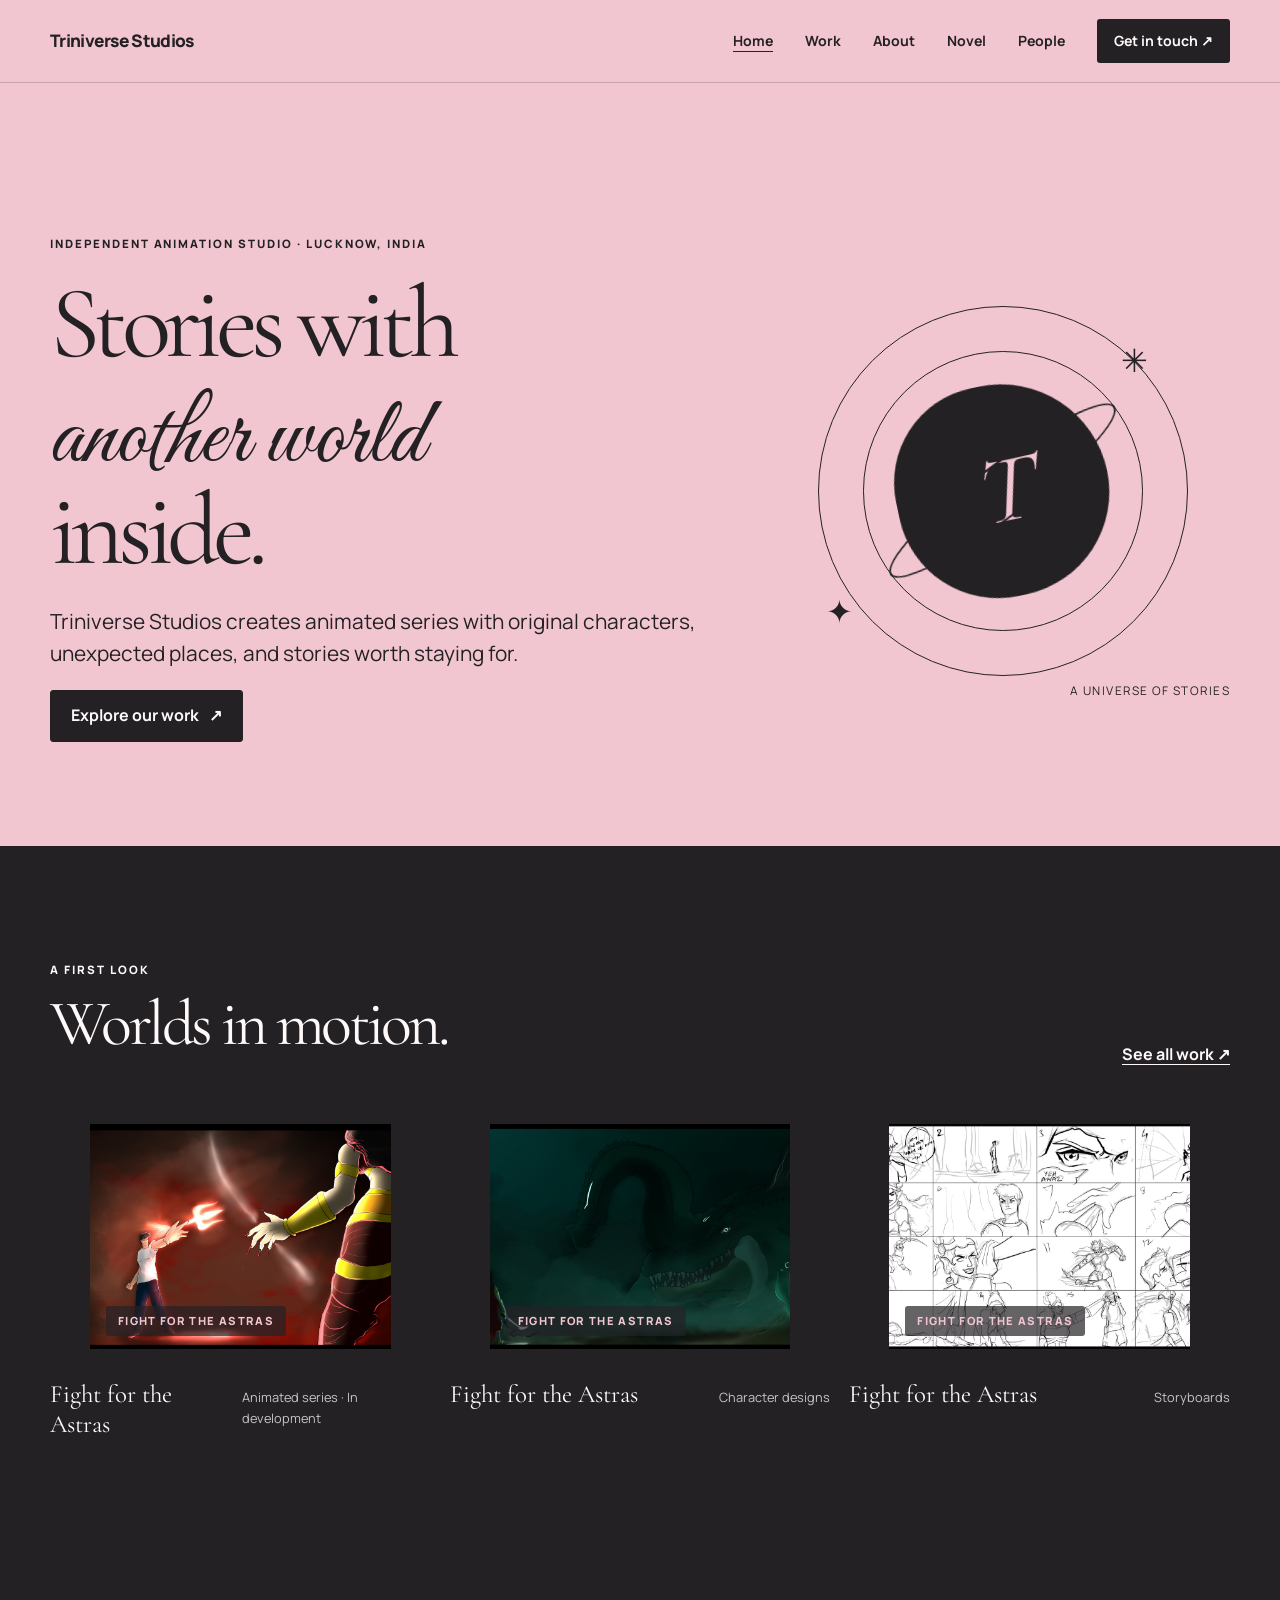
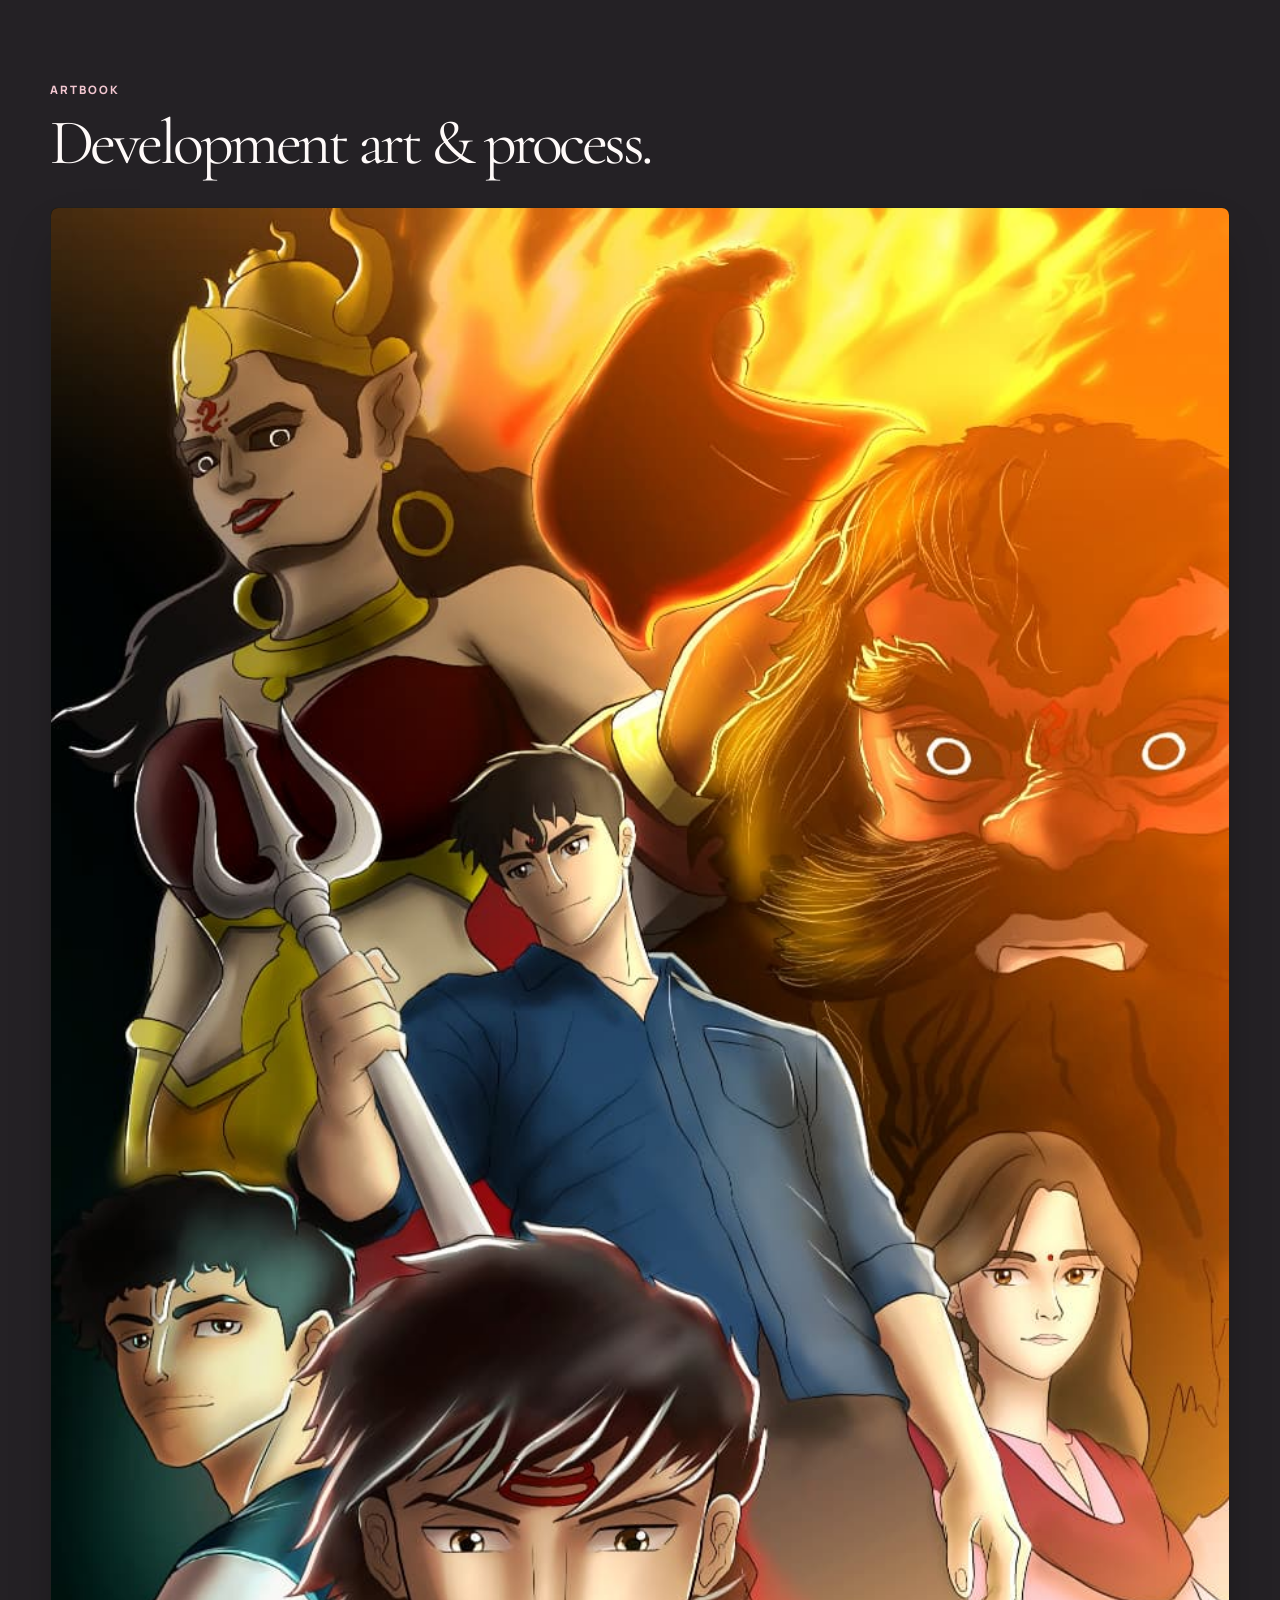
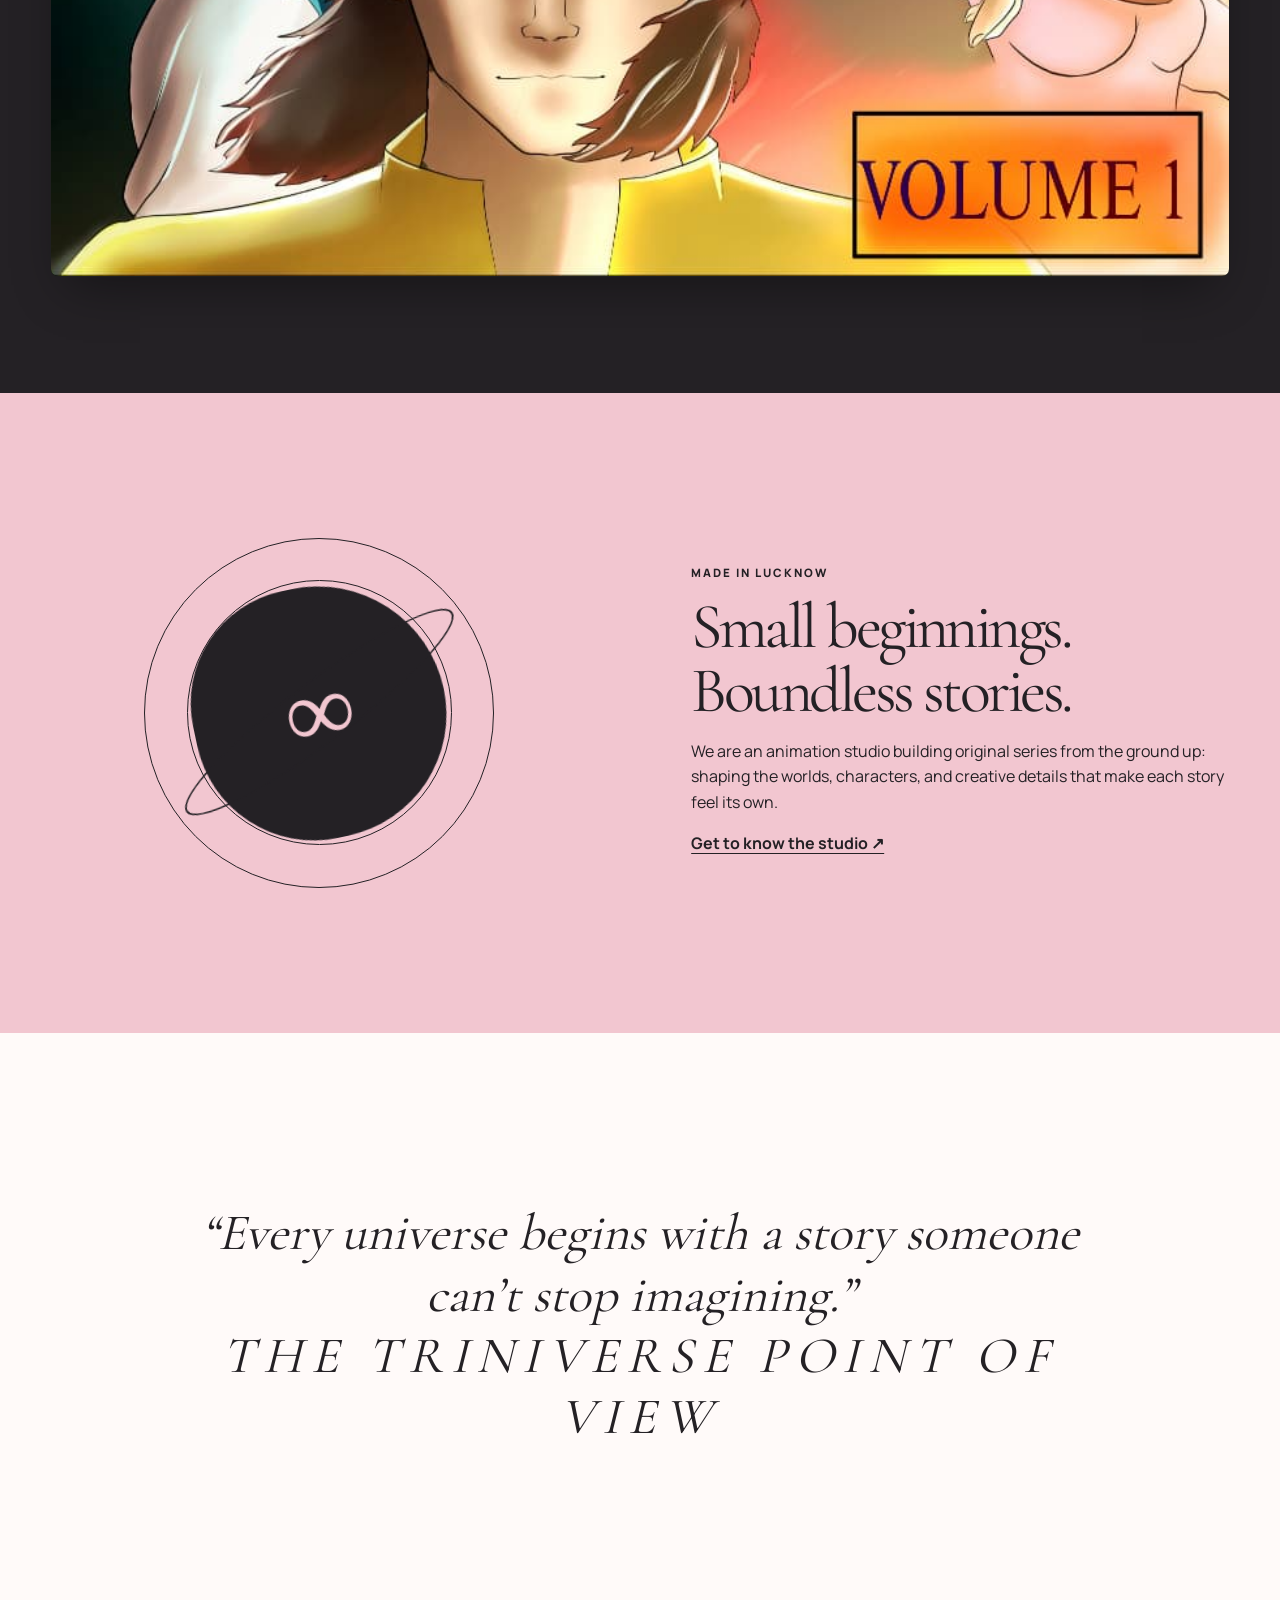
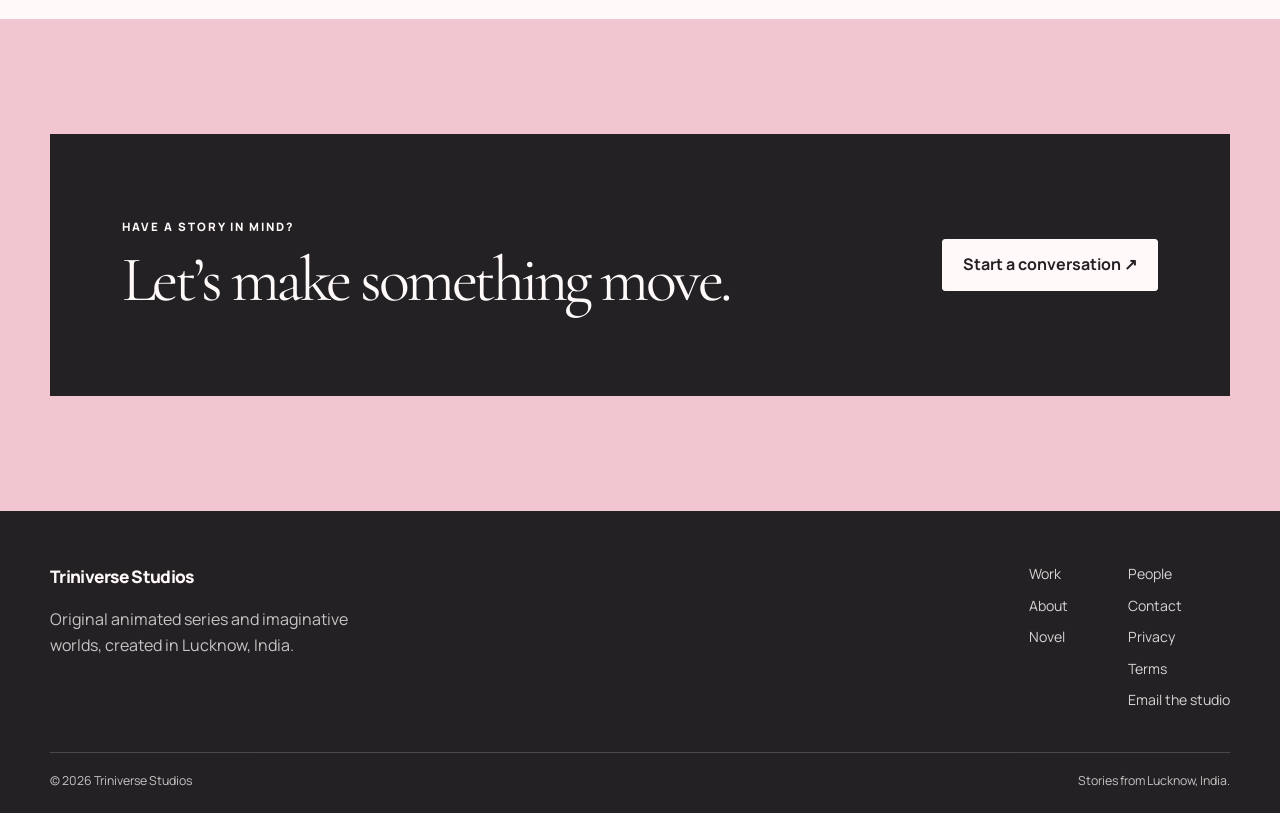
==== commit 29da8fab: "Add Artbook video section to homepage - Autoplaying, looping, muted video (no controls) - Poster fal" ====
--- a/index.html
+++ b/index.html
@@ -171,6 +171,28 @@
         </div>
       </section>
 
+      <section class="section section-paper artbook-section">
+        <div class="wrap">
+          <p class="eyebrow">Artbook</p>
+          <h2>Development art & process.</h2>
+          <div class="artbook-player" aria-label="Artbook video loop">
+            <video
+              autoplay
+              loop
+              muted
+              playsinline
+              preload="metadata"
+              poster="assets/images/coverpage.jpeg"
+              width="1280"
+              height="720"
+              aria-hidden="true"
+            >
+              <source src="assets/images/artbook.mp4" type="video/mp4" />
+            </video>
+          </div>
+        </div>
+      </section>
+
       <dialog id="image-viewer" class="image-viewer" aria-labelledby="image-viewer-caption" role="dialog" aria-modal="true">
         <div class="image-viewer__backdrop" tabindex="-1" aria-hidden="true"></div>
         <div class="image-viewer__panel">
--- a/css/style.css
+++ b/css/style.css
@@ -1208,6 +1208,32 @@
   opacity: 0.7;
 }
 
+/* Artbook section (Homepage) */
+.artbook-section {
+  background: var(--ink);
+  color: var(--paper);
+}
+.artbook-section .eyebrow {
+  color: var(--pink);
+}
+.artbook-section h2 {
+  max-width: 700px;
+}
+.artbook-player {
+  margin-top: 2rem;
+  max-width: 100%;
+  border-radius: 8px;
+  overflow: hidden;
+  border: 1px solid rgba(255, 255, 255, 0.12);
+  box-shadow: 0 24px 48px -16px rgba(0, 0, 0, 0.4);
+  background: #000;
+}
+.artbook-player video {
+  display: block;
+  width: 100%;
+  height: auto;
+}
+
 /* Image Viewer Dialog (Work page) */
 .image-viewer {
   margin: 0;
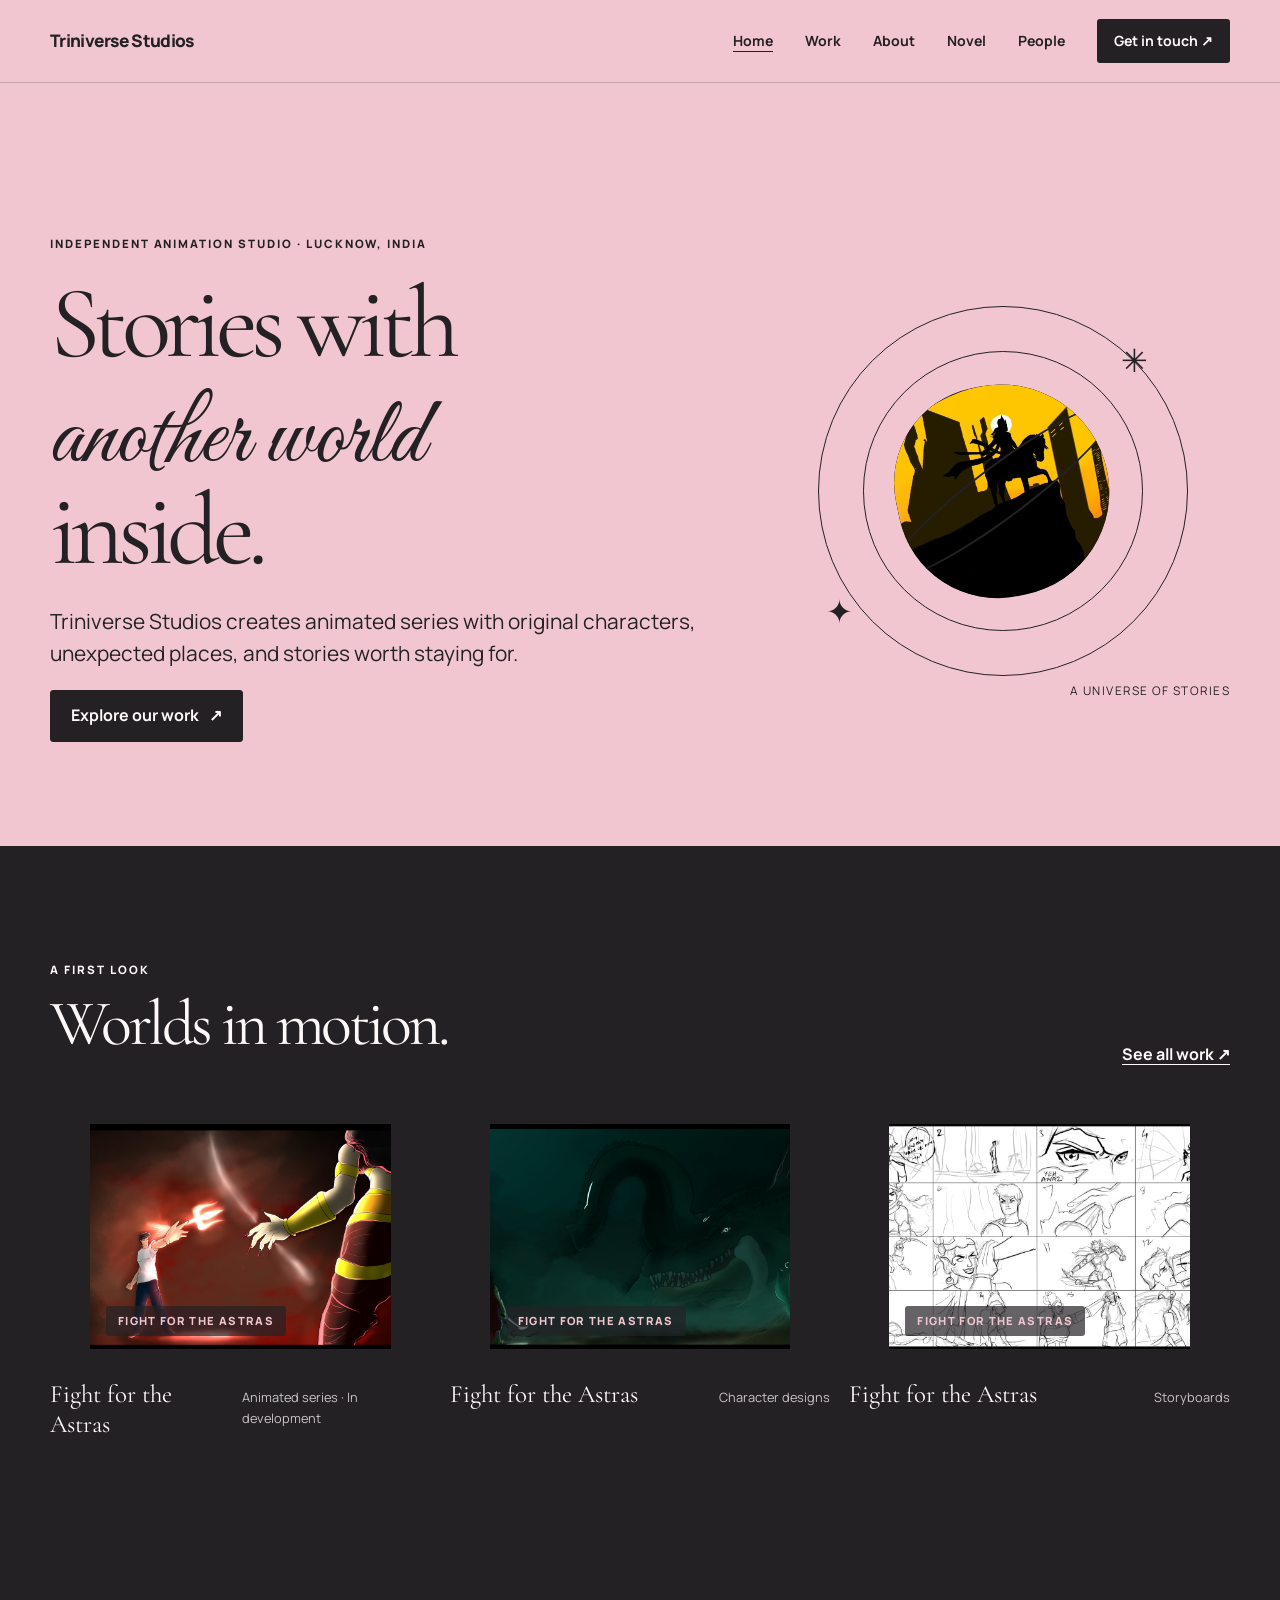
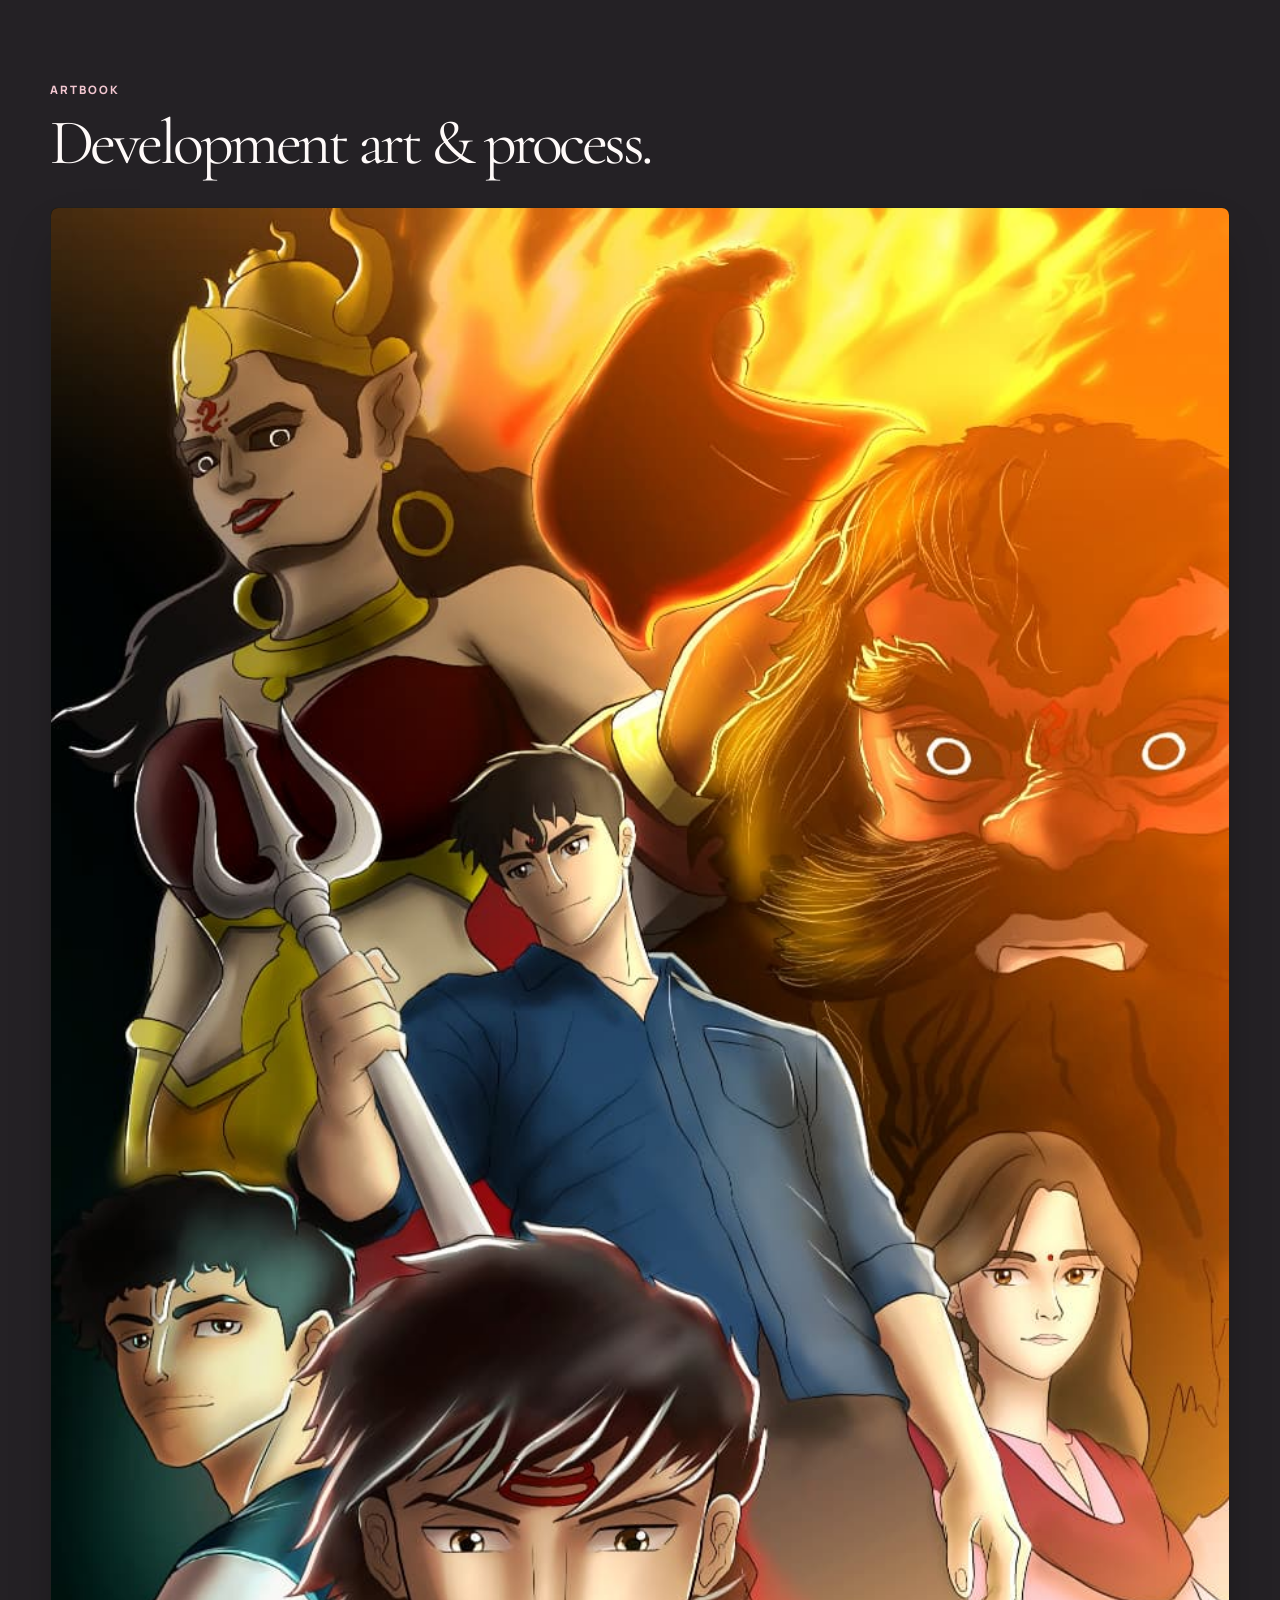
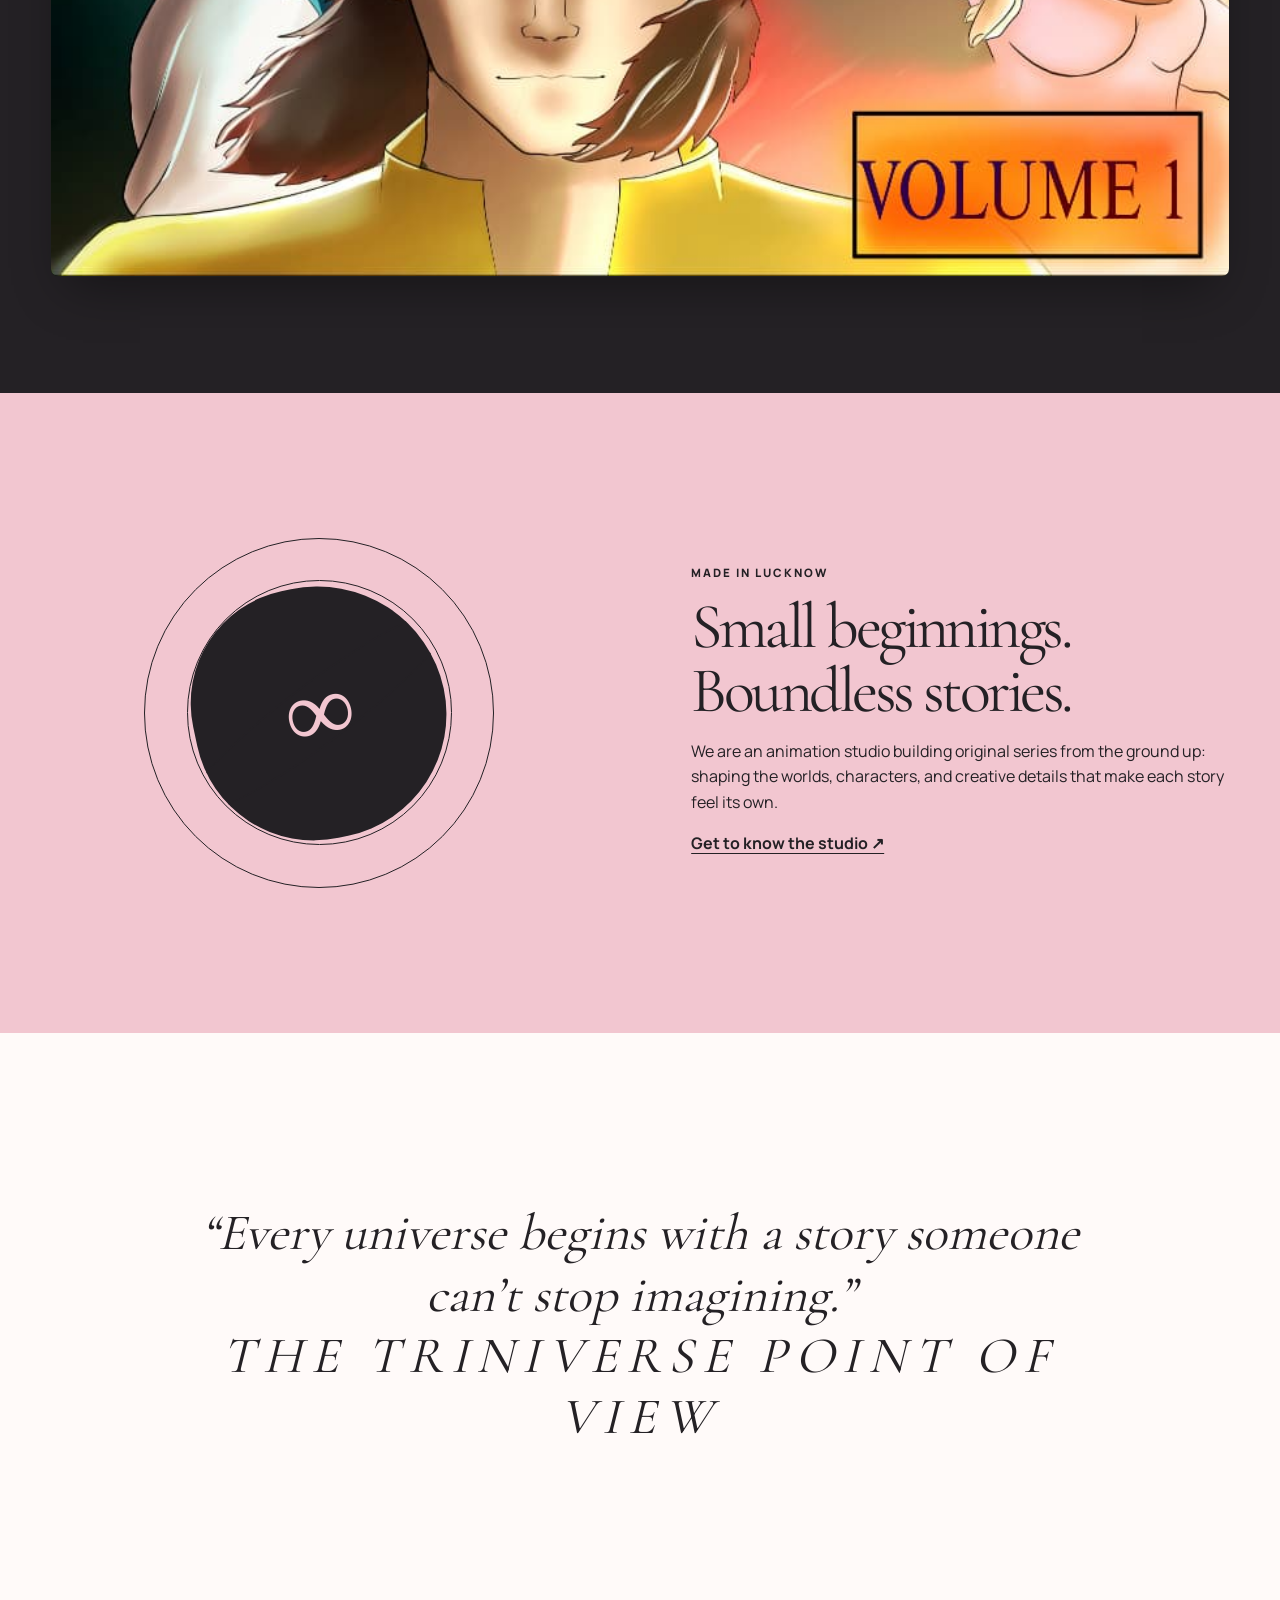
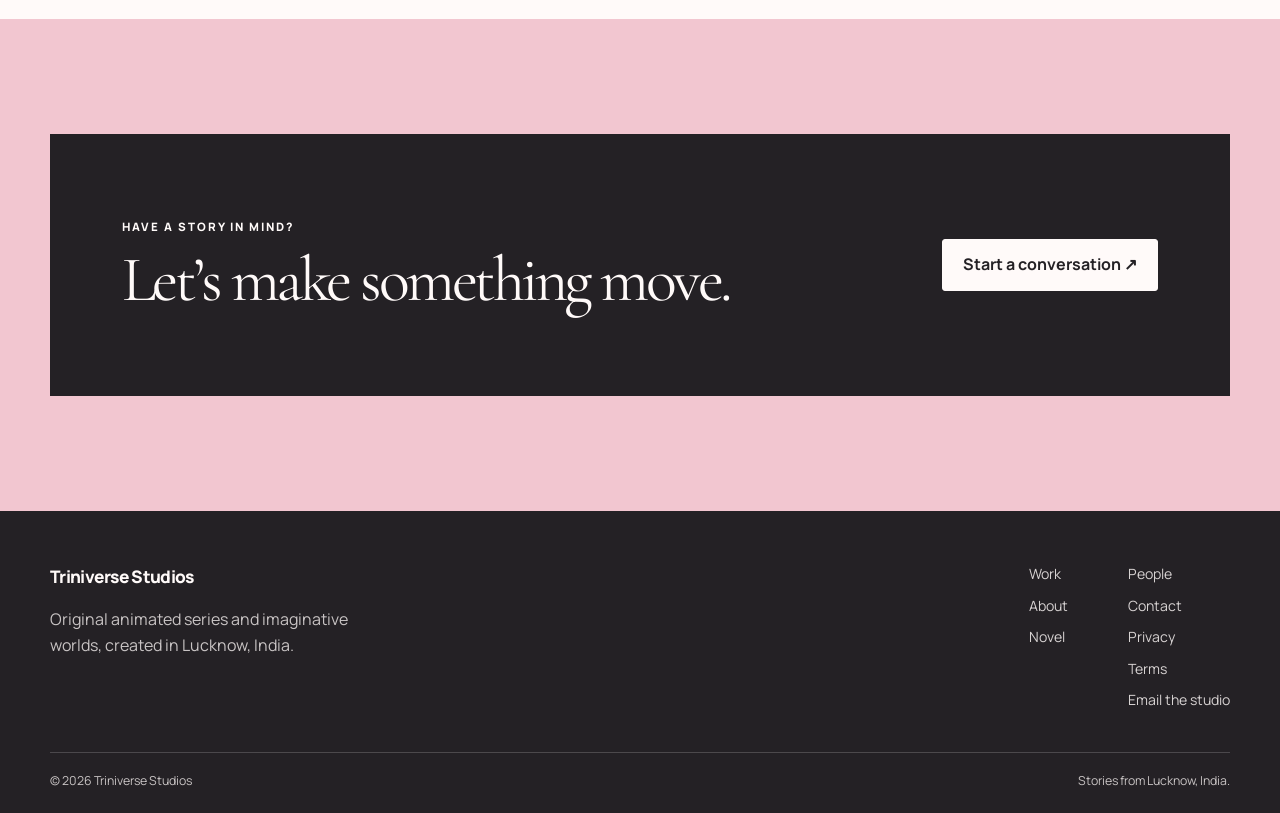
==== commit 73cc3793: "Replace hero planet 'T' with logo image on homepage" ====
--- a/index.html
+++ b/index.html
@@ -93,7 +93,7 @@
           </div>
           <div class="hero-art" aria-hidden="true">
             <div class="orbit"></div>
-            <div class="hero-planet">T</div>
+            <div class="hero-planet"><img src="assets/images/logo.jpg" alt="Triniverse Studios" aria-hidden="true" /></div>
             <span class="spark spark-one">✳</span
             ><span class="spark spark-two">✦</span
             ><span class="hero-caption">A universe of stories</span>
@@ -171,7 +171,7 @@
         </div>
       </section>
 
-      <section class="section section-paper artbook-section">
+      <section class="section section-artbook">
         <div class="wrap">
           <p class="eyebrow">Artbook</p>
           <h2>Development art & process.</h2>
--- a/css/style.css
+++ b/css/style.css
@@ -233,6 +233,13 @@
   color: var(--pink);
   font: italic clamp(3rem, 8vw, 6rem) var(--serif);
   transform: rotate(-12deg);
+  overflow: hidden;
+}
+.hero-planet img {
+  width: 100%;
+  height: 100%;
+  object-fit: cover;
+  border-radius: inherit;
 }
 .hero-planet:after {
   content: "";
@@ -1209,14 +1216,14 @@
 }
 
 /* Artbook section (Homepage) */
-.artbook-section {
+.section-artbook {
   background: var(--ink);
   color: var(--paper);
 }
-.artbook-section .eyebrow {
+.section-artbook .eyebrow {
   color: var(--pink);
 }
-.artbook-section h2 {
+.section-artbook h2 {
   max-width: 700px;
 }
 .artbook-player {
@@ -1243,11 +1250,11 @@
   background: transparent;
   max-width: none;
   width: 100%;
-  max-height: 100%;
+  height: 100vh;
+  height: 100dvh;
+  max-height: 100vh;
+  max-height: 100dvh;
   overflow: hidden;
-  display: flex;
-  align-items: center;
-  justify-content: center;
 }
 .image-viewer::backdrop {
   background: rgba(36, 33, 37, 0.9);
@@ -1290,19 +1297,20 @@
 }
 .image-viewer__close {
   position: absolute;
-  top: -60px;
-  right: 0;
-  width: 48px;
-  height: 48px;
+  top: 10px;
+  right: 10px;
+  width: 36px;
+  height: 36px;
   display: grid;
   place-items: center;
-  background: var(--ink);
-  border: 1px solid var(--line);
+  background: rgba(36, 33, 37, 0.85);
+  border: 1px solid rgba(255, 255, 255, 0.15);
   border-radius: 50%;
   color: var(--paper);
   cursor: pointer;
   transition: background-color 0.15s, border-color 0.15s, color 0.15s, transform 0.15s;
   z-index: 10;
+  backdrop-filter: blur(4px);
 }
 .image-viewer__close:hover,
 .image-viewer__close:focus {
@@ -1314,6 +1322,13 @@
 .image-viewer__close:focus-visible {
   outline: 2px solid var(--pink);
   outline-offset: 2px;
+}
+
+/* Mobile: hide close button (tap backdrop or swipe to close) */
+@media (max-width: 560px) {
+  .image-viewer__close {
+    display: none;
+  }
 }
 .image-viewer__figure {
   margin: 0;
